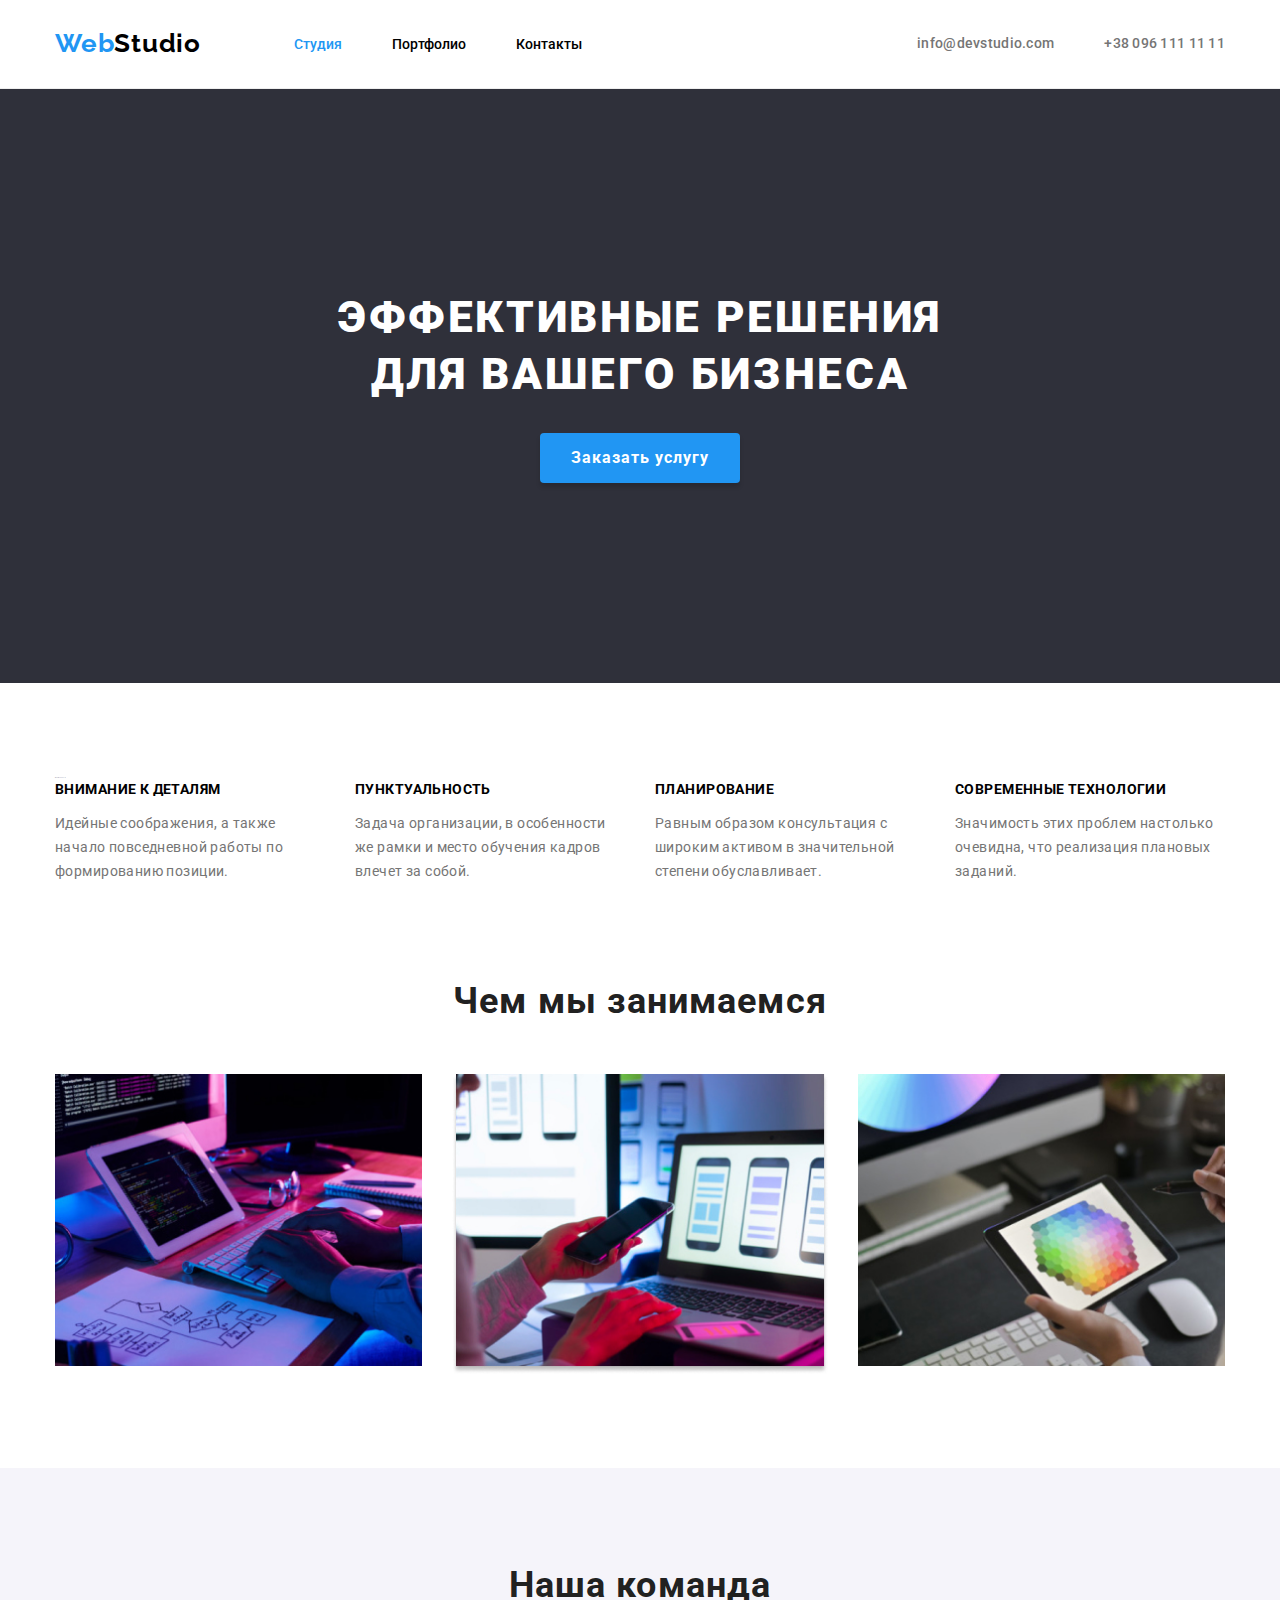
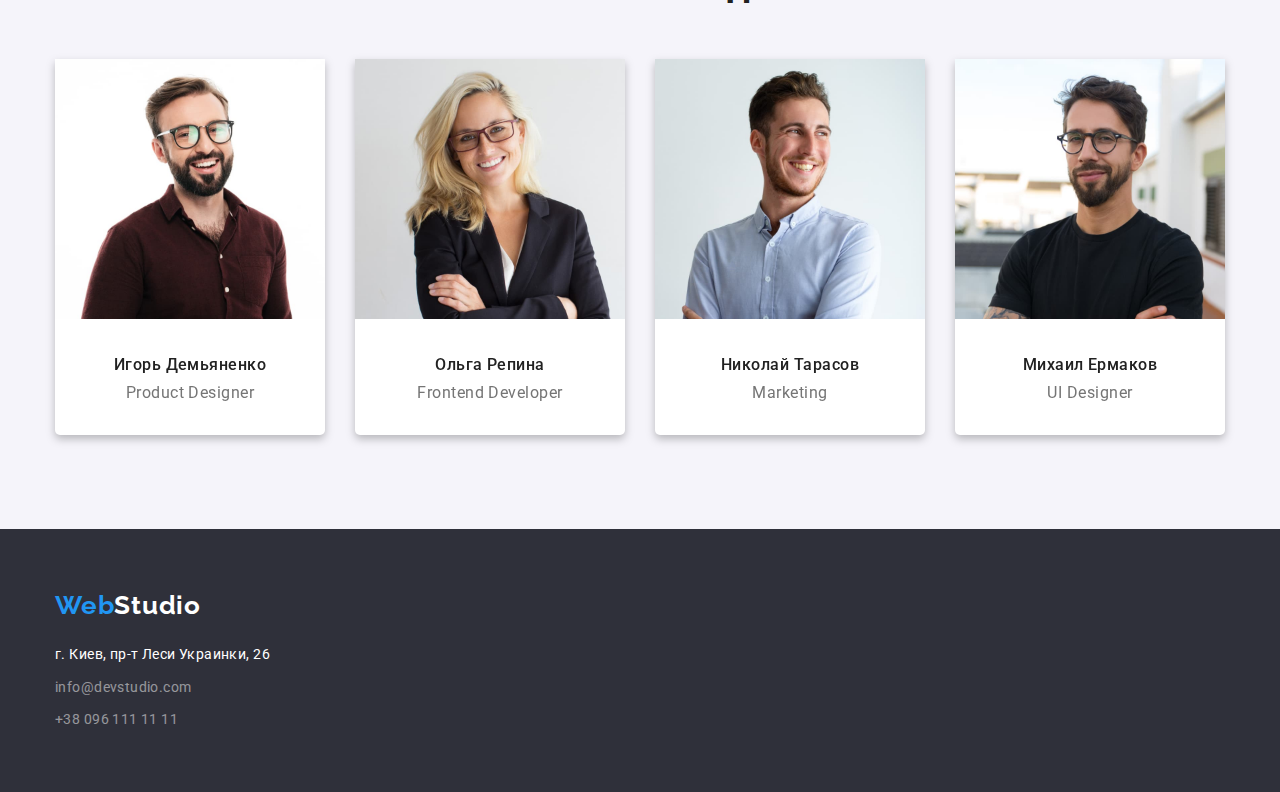
==== index.html @ ba95d4ca "Add files via upload" ====
<!DOCTYPE html>
<html lang="ru">

<head>
    <meta charset="UTF-8">
    <meta http-equiv="X-UA-Compatible" content="IE=edge">
    <meta name="viewport" content="width=device-width, initial-scale=1.0">
    <title>WebStudio</title>
    <link rel="stylesheet"
        href="https://cdnjs.cloudflare.com/ajax/libs/modern-normalize/1.0.0/modern-normalize.min.css" />
    <link rel="preconnect" href="https://fonts.googleapis.com">
    <link rel="preconnect" href="https://fonts.gstatic.com" crossorigin>
    <link
        href="https://fonts.googleapis.com/css2?family=Raleway:wght@700&family=Roboto:wght@400;500;700;900&display=swap"
        rel="stylesheet">
    <link rel="stylesheet" href="./css/style.css">
</head>
<body">
    <header class="start">
        <div class="top conteiner">
            <nav class="top--nav">
                <!-- этот логотип навигационная ссылка -->
                <a href="#" id="link-header" class="logo"><span>Web</span>Studio</a>
                <ul class="top--nav--pages">
                    <li class="nav--pages">
                        <a href="#" class=" hover notactive active-alltime">Студия</a>
                    </li>
                    <li class="nav--pages">
                        <a href="./portfolio.html" class="hover notactive">Портфолио</a>
                    </li>
                    <li class="nav--pages">
                        <a href="#" class="hover notactive">Контакты</a>
                    </li>

                </ul>
            </nav>
            <ul class="top--address">
                <li><a href="mailto:info@devstudio.com" class="hover top--adress--link">info@devstudio.com</a></li>
                <li><a href="tel:+380961111111" class="hover">+38 096 111 11 11</a></li>
            </ul>
        </div>
    </header>
    <main class="main">
        <section class="hero">
            <h1 class="hero--idea">Эффективные решения<br>для вашего бизнеса</h1>
            <button class="hero__button" type="button">Заказать услугу</button>
        </section>
        <section class="section we">
            <div class="conteiner">
                <!-- симантический подзоголовок -->
                <h2 class="none" style="color: var(--fon-color); font-size: 1px;">Особенности</h2>
                <ul class="we--about">
                    <li class="we--puncts">
                        <h3 class="we--title">Внимание к деталям</h3>
                        <p class="we--about--text">Идейные соображения, а также начало повседневной работы по
                            формированию позиции.</p>
                    </li>
                    <li class="we--puncts">
                        <h3 class="we--title">Пунктуальность</h3>
                        <p class="we--about--text">Задача организации, в особенности же рамки и место обучения кадров
                            влечет за собой.</p>
                    </li>
                    <li class="we--puncts">
                        <h3 class="we--title">Планирование</h3>
                        <p class="we--about--text">Равным образом консультация с широким активом в значительной степени
                            обуславливает.</p>
                    </li>
                    <li class="we--puncts">
                        <h3 class="we--title">Современные технологии</h3>
                        <p class="we--about--text">Значимость этих проблем настолько очевидна, что реализация плановых
                            заданий.</p>
                    </li>
                </ul>
            </div>
        </section>
        <section class="photo">
            <div class="conteiner">
                <h2 class="title2">Чем мы занимаемся</h2>
                <ul class="pictures">
                    <li class="pictures--work">
                        <img src="./images/img-1.jpg" width="370" height="294" alt="Пишем програмный код">
                    </li>
                    <li class="pictures--work">
                        <img src="./images/img-2.jpg" width="370" height="294" alt="Разработка для мобильных устройств">
                    </li>
                    <li class="pictures--work">
                        <img src="./images/img-3.jpg" width="370" height="294" alt="Тестирование приложений">
                    </li>
                </ul>
            </div>
        </section>
        <section class="comando section">
            <div class=" conteiner">
                <h2 class="title2">Наша команда</h2>
                <ul class="portrets">
                    <li class="portrets--card">
                        <img src="./images/photo-1.jpg" width="270" height="260" alt="Фотопортрет мужчины">
                        <div class="portret--text">
                            <h3 class="portrets--title">Игорь Демьяненко</h3>
                            <p class="profesional">Product Designer</p>
                        </div>
                    </li>
                    <li class="portrets--card">
                        <img src="./images/photo-2.jpg" width="270" height="260" alt="Фотопортрет женчины">
                        <div class="portret--text">
                            <h3 class="portrets--title">Ольга Репина</h3>
                            <p class="profesional">Frontend Developer</p>
                        </div>
                    </li>
                    <li class="portrets--card">
                        <img src="./images/photo-3.jpg" width="270" height="260" alt="Фотопортрет мужчины">
                        <div class="portret--text">
                            <h3 class="portrets--title">Николай Тарасов</h3>
                            <p class="profesional">Marketing</p>
                        </div>
                    </li>
                    <li class="portrets--card">
                        <img src="./images/photo-4.jpg" width="270" height="260" alt="Фотопортрет мужчины">
                        <div class="portret--text">
                            <h3 class="portrets--title">Михаил Ермаков</h3>
                            <p class="profesional">UI Designer</p>
                        </div>
                    </li>
                </ul>
            </div>
        </section>
    </main>
    <footer class="bottom--info">
        <div class="conteiner">
            <!-- это логотип сайта он ведет на начало главной страницы -->
            <a href="#link-header" class="logo"><span>Web</span>Studio</a>
            <address class="bottom--address">
                <ul>
                    <li class="adress--city address--write">г. Киев, пр-т Леси Украинки, 26</li>
                    <li class="address--write">
                        <a class="bottom--address--link hover" href="mailto:info@devstudio.com">info@devstudio.com</a>
                    </li>
                    <li class="address--write">
                        <a class="bottom--address--link hover" href="tel:+380961111111">+38 096 111 11 11</a>
                    </li>
                </ul>
            </address>
        </div>
    </footer>
    </body>

</html>
---- css/style.css ----
/* все цвета на всех страницах */

:root {
  --main-color: #000000;
  --rgba-color: rgba(255, 255, 255, 0.5);
  --streng-black: #212121;
  --p-color: #757575;
  --team-color: #f5f4fa;
  --ground-color: #2f303a;
  --bg-color: #ffffff;
  --second-color: #2196f3;
  --border-color: #eeeeee;
}

html {
  box-sizing: border-box;
}

*,
*::before,
*::after {
  box-sizing: inherit;
  margin: 0;
  padding: 0;
}

img {
  display: block;
  width: 100%;
  height: auto;
}

a {
  text-decoration: none;
}

li {
  list-style-type: none;
}

.conteiner {
  max-width: 1200px;
  padding-left: 15px;
  padding-right: 15px;
  margin-right: auto;
  margin-left: auto;
}

body {
  font-family: Roboto;
  font-style: normal;
}

.section {
  padding-top: 94px;
  padding-bottom: 94px;
}

/* -------------стили для шапки на всех страницах------------ */
/* центруем шапку по горизонтали */
.top {
  display: flex;
  align-items: center;
  margin-right: auto;
  margin-left: auto;
}

/* логотип +ссылки по страницам */
.top--nav {
  display: flex;
  align-items: center;
}

.logo {
  font-family: Raleway;
  font-weight: bold;
  font-size: 26px;
  line-height: 1.3;
  letter-spacing: 0.03em;
  color: var(--main-color);
  display: block;
  margin-right: 93px;
}

.logo span {
  color: var(--second-color);
}

.top--nav--pages {
  display: flex;
}

.nav--pages {
  margin-right: 50px;
}

.notactive {
  color: var(--main-color);
  display: block;
  padding-top: 32px;
  padding-bottom: 32px;
}

.active-alltime {
  color: var(--second-color);
}
.top--nav--pages .hover {
  font-weight: 500;
}

.hover {
  font-size: 14px;
}

/* ссылки на контакты */
.top--address {
  display: flex;
  margin-left: auto;
}

.top--address li + li {
  margin-left: 50px;
}

.top--address .hover {
  font-size: 14px;
  line-height: 1.7;
  font-weight: 500;
  letter-spacing: 0.02em;
  color: var(--p-color);
  display: block;
  padding-top: 32px;
  padding-bottom: 32px;
}
.hover:hover,
.hover:focus {
  color: var(--second-color);
}
.start {
  border-bottom: 1px solid var(--border-color);
}
/* --------------- стили для подвала на всех страницах ---------- */
.bottom--info {
  background-color: var(--ground-color);
  color: var(--bg-color);
  padding: 60px 0px;
}

.bottom--info .logo {
  color: var(--bg-color);
}

.adress--city {
  font-size: 14px;
  line-height: 1.7;
  letter-spacing: 0.03em;
  font-family: Roboto;
  font-style: normal;
  font-weight: 400;
}

.bottom--address {
  margin-top: 20px;
}

ul .address--write:not(:last-child) {
  margin-bottom: 9px;
}

.bottom--address--link {
  color: var(--rgba-color);
  font-size: 14px;
  line-height: 1.7;
  letter-spacing: 0.03em;
  font-family: Roboto;
  font-style: normal;
  font-weight: 400;
}

.hover:hover,
.hover:focus {
  color: var(--second-color);
}

/* стили только для главной страницы */
.title2 {
  color: var(--streng-black);
  text-align: center;
  font-weight: 700;
  font-size: 36px;
  letter-spacing: 0.03em;
  line-height: 1.3;
  margin-bottom: 50px;
}

/* общие стили главной страницы */
/* основная секция с кнопкой */
.hero {
  background-repeat: no-repeat;
  background-position: 50% 50%;
  background-color: var(--ground-color);
  padding-top: 200px;
  padding-bottom: 200px;
  margin-right: auto;
  margin-left: auto;
}

.hero--idea {
  color: var(--bg-color);
  font-size: 44px;
  font-weight: 900;
  text-align: center;
  line-height: 1.3;
  letter-spacing: 0.06em;
  text-transform: uppercase;
  margin-bottom: 30px;
}

.hero__button {
  width: 200px;
  height: 50px;
  color: var(--bg-color);
  margin-left: auto;
  margin-right: auto;
  display: block;
  font-size: 16px;
  line-height: 1.5;
  font-weight: bold;
  letter-spacing: 0.06em;
  align-items: center;
  border-radius: 4px;
  background-color: var(--second-color);
  box-shadow: 0px 4px 4px rgba(0, 0, 0, 0.15);
  cursor: pointer;
  border: 0px;
}

/* секция преимуществ */
.we--about {
  display: flex;
  flex-wrap: wrap;
  margin-top: -30px;
  margin-left: -30px;
}

.we--puncts {
  flex-basis: calc(100% / 4 - 30px);
  margin-top: 30px;
  margin-left: 30px;
}

.we--title {
  font-family: Roboto;
  font-weight: 700;
  font-size: 14px;
  line-height: 1.7;
  letter-spacing: 0.03em;
  text-transform: uppercase;
  margin-bottom: 10px;
}

.we--about--text {
  font-family: Roboto;
  font-weight: 400;
  font-size: 14px;
  line-height: 1.7;
  letter-spacing: 0.03em;
  color: var(--p-color);
}
/* секция фотографий*/
.photo {
  padding-bottom: 94px;
}
.pictures--work + .pictures--work {
  margin-left: 30px;
}
.pictures {
  display: flex;
}
/* секция портретов */
.comando {
  background-color: var(--team-color);
}
.portrets {
  display: flex;
  flex-wrap: wrap;
  margin-left: -30px;
}

.portrets--card {
  background-color: var(--bg-color);
  text-align: center;
  filter: drop-shadow(0px 4px 4px rgba(0, 0, 0, 0.25));
  border-radius: 5px;
  flex-basis: calc(100% / 4 - 30px);
  margin-left: 30px;
}

.portret--text {
  padding-top: 30px;
  padding-bottom: 30px;
  padding-left: 30px;
  padding-right: 30px;
}

.portrets--title {
  display: block;
  font-weight: 500;
  font-size: 16px;
  line-height: 2;
  letter-spacing: 0.03em;
  color: var(--streng-black);
}

.profesional {
  font-weight: normal;
  font-size: 16px;
  line-height: 1.5;
  letter-spacing: 0.03em;
  color: var(--p-color);
}

/* стили только для портфолио */
/* общие стили только этой страницы */
.portfolio {
  display: flex;
  flex-direction: column;
}

/* стили для кнопок */
.portfolio--menu {
  display: flex;
  justify-content: center;
  margin-bottom: 50px;
}

.filter {
  padding: 6px 20px;
  background-color: var(--team-color);
  border: 0px;
  border-radius: 4px;
  font-family: Roboto;
  font-weight: 500;
  font-size: 16px;
  line-height: 1.5;
  letter-spacing: 0.03em;
  color: var(--streng-black);
  cursor: pointer;
}

.portfolio--filter {
  margin: 0px 4px 0px 4px;
}

.filter-down {
  box-shadow: 0px 3px 1px rgba(0, 0, 0, 0.1), 0px 2px 2px rgba(0, 0, 0, 0.12);
  background-color: var(--second-color);
  color: var(--bg-color);
}

.portfolio--menu button:hover,
.portfolio--menu button:focus {
  background-color: var(--second-color);
  color: var(--bg-color);
}

/* стилизация ссылок */

.portfolio--works {
  display: flex;
  flex-wrap: wrap;
  margin-left: -30px;
  margin-top: -30px;
}

.site {
  flex-basis: calc(100% / 3 - 30px);
  margin-left: 30px;
  margin-top: 30px;
  box-sizing: border-box;
  border: 1px solid var(--border-color);
}

.site--hover {
  display: block;
}

.site--hover:hover,
.site--hover:focus {
  box-shadow: rgba(0, 0, 0, 0.24) 0px 5px 5px;
}

.site--text {
  padding-top: 20px;
  padding-bottom: 20px;
  padding-left: 24px;
  padding-right: 24px;
}

.site--title {
  color: var(--streng-black);
  font-size: 18px;
  line-height: 2;
  letter-spacing: 0.06em;
  font-weight: bold;
  font-family: Roboto;
  font-style: normal;
  margin-bottom: 4px;
}

.site--type {
  color: var(--p-color);
  font-size: 16px;
  line-height: 1.7;
  letter-spacing: 0.03em;
}
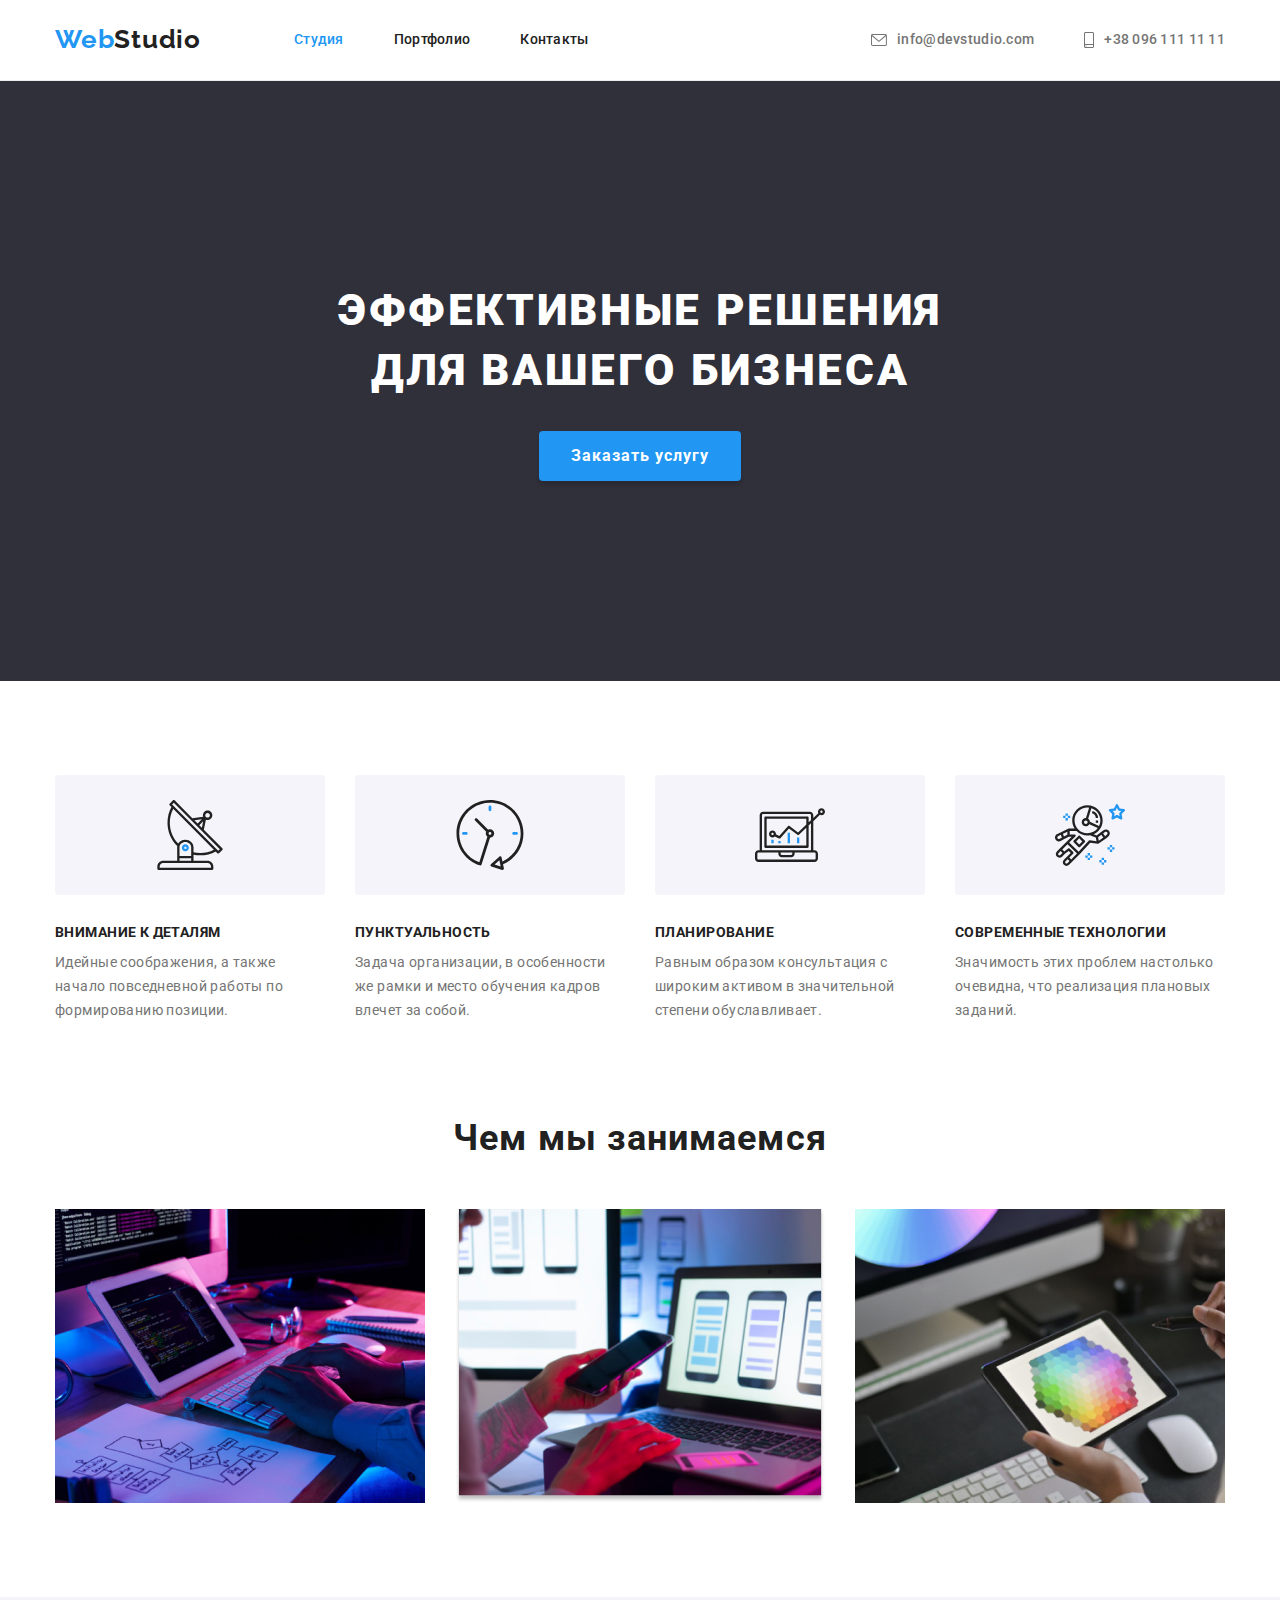
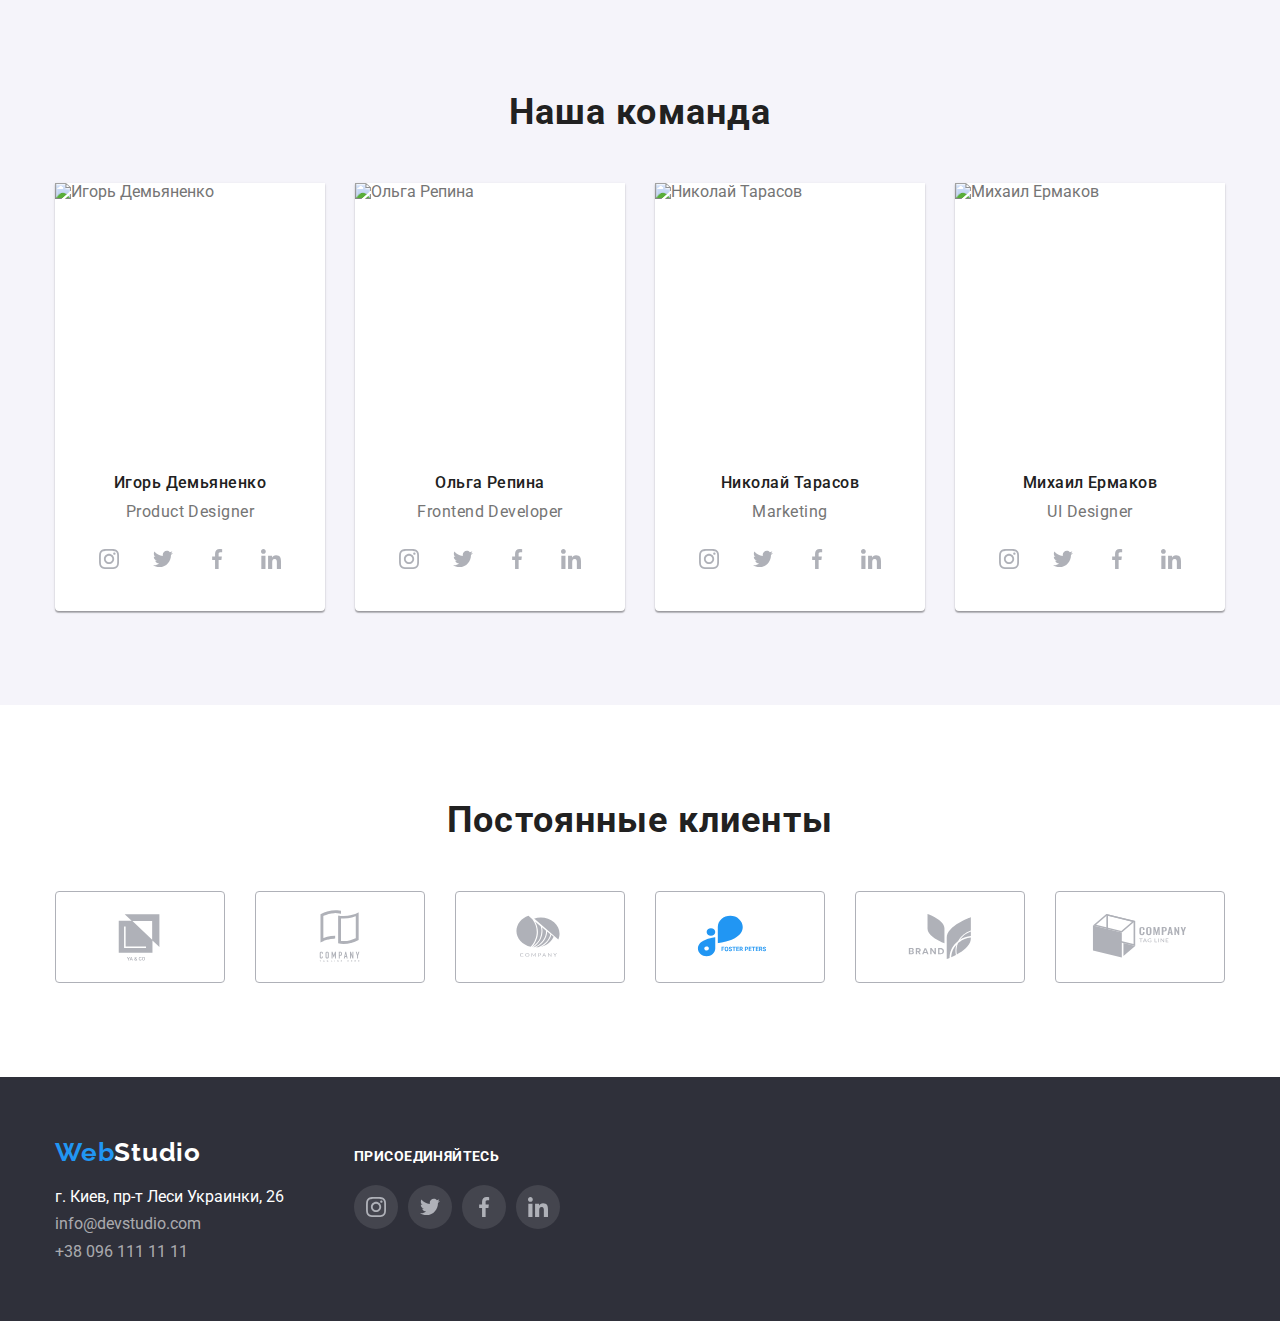
==== commit 8e0f4cb1: "1" ====
--- a/index.html
+++ b/index.html
@@ -5,143 +5,355 @@
     <meta charset="UTF-8">
     <meta http-equiv="X-UA-Compatible" content="IE=edge">
     <meta name="viewport" content="width=device-width, initial-scale=1.0">
-    <title>WebStudio</title>
-    <link rel="stylesheet"
-        href="https://cdnjs.cloudflare.com/ajax/libs/modern-normalize/1.0.0/modern-normalize.min.css" />
+    <title>Document</title>
     <link rel="preconnect" href="https://fonts.googleapis.com">
     <link rel="preconnect" href="https://fonts.gstatic.com" crossorigin>
     <link
         href="https://fonts.googleapis.com/css2?family=Raleway:wght@700&family=Roboto:wght@400;500;700;900&display=swap"
         rel="stylesheet">
+    <link rel="stylesheet"
+        href="https://cdnjs.cloudflare.com/ajax/libs/modern-normalize/1.1.0/modern-normalize.min.css">
     <link rel="stylesheet" href="./css/style.css">
 </head>
-<body">
-    <header class="start">
-        <div class="top conteiner">
-            <nav class="top--nav">
-                <!-- этот логотип навигационная ссылка -->
-                <a href="#" id="link-header" class="logo"><span>Web</span>Studio</a>
-                <ul class="top--nav--pages">
-                    <li class="nav--pages">
-                        <a href="#" class=" hover notactive active-alltime">Студия</a>
-                    </li>
-                    <li class="nav--pages">
-                        <a href="./portfolio.html" class="hover notactive">Портфолио</a>
-                    </li>
-                    <li class="nav--pages">
-                        <a href="#" class="hover notactive">Контакты</a>
-                    </li>
-
+
+<body>
+    <header class="header">
+        <div class="container header-container">
+            <a class="logo" href="https://info@devstudio.com">Web<span class="span-header">Studio</span></a>
+            <nav>
+                <ul class="nav-list">
+                    <li class="list"><a class="nav current" href="./index.html" >Студия</a></li>
+                    <li class="list"><a class="nav" href="./portfolio.html">Портфолио</a></li>
+                    <li class="list"><a class="nav" href="#" >Контакты</a></li>
                 </ul>
             </nav>
-            <ul class="top--address">
-                <li><a href="mailto:info@devstudio.com" class="hover top--adress--link">info@devstudio.com</a></li>
-                <li><a href="tel:+380961111111" class="hover">+38 096 111 11 11</a></li>
+
+            <ul class="auth-nav-list">
+                <li class="list mail-us-list"> <a class="auth-nav" href="https://info@devstudio.com">
+                        <svg class="auth-nav-letter">
+                            <use href="./images/symbol-defs.svg#icon-envelope"></use>
+                        </svg>info@devstudio.com</a> </li>
+                <li class="list mail-us-list"> <a class="auth-nav" href="tel:+380961111111">
+                        <svg class="auth-nav-tel">
+                            <use href="./images/symbol-defs.svg#icon-smartphone">
+                            </use>
+                        </svg>+38 096 111 11 11</a> </li>
             </ul>
         </div>
+
     </header>
-    <main class="main">
-        <section class="hero">
-            <h1 class="hero--idea">Эффективные решения<br>для вашего бизнеса</h1>
-            <button class="hero__button" type="button">Заказать услугу</button>
-        </section>
-        <section class="section we">
-            <div class="conteiner">
-                <!-- симантический подзоголовок -->
-                <h2 class="none" style="color: var(--fon-color); font-size: 1px;">Особенности</h2>
-                <ul class="we--about">
-                    <li class="we--puncts">
-                        <h3 class="we--title">Внимание к деталям</h3>
-                        <p class="we--about--text">Идейные соображения, а также начало повседневной работы по
-                            формированию позиции.</p>
-                    </li>
-                    <li class="we--puncts">
-                        <h3 class="we--title">Пунктуальность</h3>
-                        <p class="we--about--text">Задача организации, в особенности же рамки и место обучения кадров
-                            влечет за собой.</p>
-                    </li>
-                    <li class="we--puncts">
-                        <h3 class="we--title">Планирование</h3>
-                        <p class="we--about--text">Равным образом консультация с широким активом в значительной степени
+    <main>
+        <section class="section-hero">
+            <div class="container container-hero">
+                <h1 class="hero">Эффективные решения для вашего бизнеса</h1>
+                <button class="main-button" type="button">Заказать услугу</button>
+            </div>
+        </section>
+        <section class="benefits">
+            <div class="container">
+                <h2 class="visually-hidden">Преимущества</h2>
+                <ul class="benefits-list">
+                    <li class="list">
+                        <div class="benefits-icon">
+                            <svg class="benefits-icon-antenna">
+                                <use href="./images/symbol-defs.svg#icon-antenna"></use>
+                            </svg>
+                        </div>
+                        <h3 class="specific">Внимание к деталям</h3>
+                        <p class="description">Идейные соображения, а также начало повседневной работы по формированию
+                            позиции.</p>
+                    </li>
+                    <li class="list">
+                        <div class="benefits-icon">
+                            <svg class="benefits-icon-clock">
+                                <use href="./images/symbol-defs.svg#icon-clock-1"></use>
+                            </svg>
+                        </div>
+                        <h3 class="specific">Пунктуальность</h3>
+                        <p class="description">Задача организации, в особенности же рамки и место обучения кадров влечет
+                            за собой.</p>
+                    </li>
+                    <li class="list">
+                        <div class="benefits-icon">
+                            <svg class="benefits-icon-diagram">
+                                <use href="./images/symbol-defs.svg#icon-diagram-1"></use>
+                            </svg>
+                        </div>
+                        <h3 class="specific">Планирование</h3>
+                        <p class="description">Равным образом консультация с широким активом в значительной степени
                             обуславливает.</p>
                     </li>
-                    <li class="we--puncts">
-                        <h3 class="we--title">Современные технологии</h3>
-                        <p class="we--about--text">Значимость этих проблем настолько очевидна, что реализация плановых
+                    <li class="list">
+                        <div class="benefits-icon">
+                            <svg class="benefits-icon-astronaut">
+                                <use href="./images/symbol-defs.svg#icon-astronaut-1"></use>
+                            </svg>
+                        </div>
+                        <h3 class="specific">Современные технологии</h3>
+                        <p class="description">Значимость этих проблем настолько очевидна, что реализация плановых
                             заданий.</p>
                     </li>
                 </ul>
             </div>
-        </section>
-        <section class="photo">
-            <div class="conteiner">
-                <h2 class="title2">Чем мы занимаемся</h2>
-                <ul class="pictures">
-                    <li class="pictures--work">
-                        <img src="./images/img-1.jpg" width="370" height="294" alt="Пишем програмный код">
-                    </li>
-                    <li class="pictures--work">
-                        <img src="./images/img-2.jpg" width="370" height="294" alt="Разработка для мобильных устройств">
-                    </li>
-                    <li class="pictures--work">
-                        <img src="./images/img-3.jpg" width="370" height="294" alt="Тестирование приложений">
-                    </li>
-                </ul>
-            </div>
-        </section>
-        <section class="comando section">
-            <div class=" conteiner">
-                <h2 class="title2">Наша команда</h2>
-                <ul class="portrets">
-                    <li class="portrets--card">
-                        <img src="./images/photo-1.jpg" width="270" height="260" alt="Фотопортрет мужчины">
-                        <div class="portret--text">
-                            <h3 class="portrets--title">Игорь Демьяненко</h3>
-                            <p class="profesional">Product Designer</p>
-                        </div>
-                    </li>
-                    <li class="portrets--card">
-                        <img src="./images/photo-2.jpg" width="270" height="260" alt="Фотопортрет женчины">
-                        <div class="portret--text">
-                            <h3 class="portrets--title">Ольга Репина</h3>
-                            <p class="profesional">Frontend Developer</p>
-                        </div>
-                    </li>
-                    <li class="portrets--card">
-                        <img src="./images/photo-3.jpg" width="270" height="260" alt="Фотопортрет мужчины">
-                        <div class="portret--text">
-                            <h3 class="portrets--title">Николай Тарасов</h3>
-                            <p class="profesional">Marketing</p>
-                        </div>
-                    </li>
-                    <li class="portrets--card">
-                        <img src="./images/photo-4.jpg" width="270" height="260" alt="Фотопортрет мужчины">
-                        <div class="portret--text">
-                            <h3 class="portrets--title">Михаил Ермаков</h3>
-                            <p class="profesional">UI Designer</p>
-                        </div>
-                    </li>
+
+        </section>
+        <section class="our-works">
+            <div class="container">
+                <h2 class="h2-title">Чем мы занимаемся</h2>
+                <ul class="h2-title-list">
+                    <li class="list">
+                        <img class="h2-title-list-foto" src="./images/img-1.jpg" alt="фотография примера работы"
+                            width="370" height="294">
+                    </li>
+                    <li class="list">
+                        <img class="h2-title-list-foto" src="./images/img-2.jpg" alt="фотография примера работы"
+                            width="370" height="294">
+                    </li>
+                    <li class="list">
+                        <img class="h2-title-list-foto" src="./images/img-3.jpg" alt="фотография примера работы"
+                            width="370" height="294">
+                    </li>
+                </ul>
+            </div>
+
+        </section>
+        <section class="team">
+            <div class="container">
+                <h2 class="h2-title">Наша команда</h2>
+                <ul class="team-list">
+                    <li class="list">
+                        <img class="team-foto" src="./images/img-5.jpg" alt="Игорь Демьяненко" width="270" height="260">
+                        <div class="team-container">
+                            <h3 class="name">Игорь Демьяненко</h3>
+                            <p class="position" lang="en">Product Designer</p>
+                            <ul class="social-link-list">
+                                <li class="social-link-list-item list">
+                                    <a href="https://www.instagram.com" class="social-link">
+                                        <svg class="social-link-icon" width="20" height="20">
+                                            <use href="./images/symbol-defs.svg#icon-instagram-2"></use>
+                                        </svg>
+                                    </a>
+                                </li>
+                                <li class="social-link-list-item list">
+                                    <a href="http://twitter.com" class="social-link">
+                                        <svg class="social-link-icon" width="20" height="20">
+                                            <use href="./images/symbol-defs.svg#icon-twitter-1"></use>
+                                        </svg>
+                                    </a>
+                                </li>
+                                <li class="social-link-list-item list">
+                                    <a href="https://www.facebook.com" class="social-link">
+                                        <svg class="social-link-icon" width="20" height="20">
+                                            <use href="./images/symbol-defs.svg#icon-facebook-1"></use>
+                                        </svg>
+                                    </a>
+                                </li>
+                                <li class="social-link-list-item list">
+                                    <a href="https://www.linkedin.com" class="social-link">
+                                        <svg class="social-link-icon" width="20" height="20">
+                                            <use href="./images/symbol-defs.svg#icon-linkedin-1"></use>
+                                        </svg>
+                                    </a>
+                                </li>
+                            </ul>
+                        </div>
+                    </li>
+                    <li class="list">
+                        <img class="team-foto" src="./images/img-6.jpg" alt="Ольга Репина" width="270" height="260">
+                        <div class="team-container">
+                            <h3 class="name">Ольга Репина</h3>
+                            <p class="position" lang="en">Frontend Developer</p>
+                            <ul class="social-link-list">
+                                <li class="social-link-list-item list">
+                                    <a href="https://www.instagram.com" class="social-link">
+                                        <svg class="social-link-icon" width="20" height="20">
+                                            <use href="./images/symbol-defs.svg#icon-instagram-2"></use>
+                                        </svg>
+                                    </a>
+                                </li>
+                                <li class="social-link-list-item list">
+                                    <a href="http://twitter.com" class="social-link">
+                                        <svg class="social-link-icon" width="20" height="20">
+                                            <use href="./images/symbol-defs.svg#icon-twitter-1"></use>
+                                        </svg>
+                                    </a>
+                                </li>
+                                <li class="social-link-list-item list">
+                                    <a href="https://www.facebook.com" class="social-link">
+                                        <svg class="social-link-icon" width="20" height="20">
+                                            <use href="./images/symbol-defs.svg#icon-facebook-1"></use>
+                                        </svg>
+                                    </a>
+                                </li>
+                                <li class="social-link-list-item list">
+                                    <a href="https://www.linkedin.com" class="social-link">
+                                        <svg class="social-link-icon" width="20" height="20">
+                                            <use href="./images/symbol-defs.svg#icon-linkedin-1"></use>
+                                        </svg>
+                                    </a>
+                                </li>
+                            </ul>
+                        </div>
+                    </li>
+                    <li class="list">
+                        <img class="team-foto" src="./images/img-7.jpg" alt="Николай Тарасов" width="270" height="260">
+                        <div class="team-container">
+                            <h3 class="name">Николай Тарасов</h3>
+                            <p class="position" lang="en">Marketing</p>
+                            <ul class="social-link-list">
+                                <li class="social-link-list-item list">
+                                    <a href="https://www.instagram.com" class="social-link">
+                                        <svg class="social-link-icon" width="20" height="20">
+                                            <use href="./images/symbol-defs.svg#icon-instagram-2"></use>
+                                        </svg>
+                                    </a>
+                                </li>
+                                <li class="social-link-list-item list">
+                                    <a href="http://twitter.com" class="social-link">
+                                        <svg class="social-link-icon" width="20" height="20">
+                                            <use href="./images/symbol-defs.svg#icon-twitter-1"></use>
+                                        </svg>
+                                    </a>
+                                </li>
+                                <li class="social-link-list-item list">
+                                    <a href="https://www.facebook.com" class="social-link">
+                                        <svg class="social-link-icon" width="20" height="20">
+                                            <use href="./images/symbol-defs.svg#icon-facebook-1"></use>
+                                        </svg>
+                                    </a>
+                                </li>
+                                <li class="social-link-list-item list">
+                                    <a href="https://www.linkedin.com" class="social-link">
+                                        <svg class="social-link-icon" width="20" height="20">
+                                            <use href="./images/symbol-defs.svg#icon-linkedin-1"></use>
+                                        </svg>
+                                    </a>
+                                </li>
+                            </ul>
+                        </div>
+                    </li>
+                    <li class="list">
+                        <img class="team-foto" src="./images/img-8.jpg" alt="Михаил Ермаков" width="270" height="260">
+                        <div class="team-container">
+                            <h3 class="name">Михаил Ермаков</h3>
+                            <p class="position" lang="en">UI Designer</p>
+                            <ul class="social-link-list">
+                                <li class="social-link-list-item list">
+                                    <a href="https://www.instagram.com" class="social-link">
+                                        <svg class="social-link-icon" width="20" height="20">
+                                            <use href="./images/symbol-defs.svg#icon-instagram-2"></use>
+                                        </svg>
+                                    </a>
+                                </li>
+                                <li class="social-link-list-item list">
+                                    <a href="http://twitter.com" class="social-link">
+                                        <svg class="social-link-icon" width="20" height="20">
+                                            <use href="./images/symbol-defs.svg#icon-twitter-1"></use>
+                                        </svg>
+                                    </a>
+                                </li>
+                                <li class="social-link-list-item list">
+                                    <a href="https://www.facebook.com" class="social-link">
+                                        <svg class="social-link-icon" width="20" height="20">
+                                            <use href="./images/symbol-defs.svg#icon-facebook-1"></use>
+                                        </svg>
+                                    </a>
+                                </li>
+                                <li class="social-link-list-item list">
+                                    <a href="https://www.linkedin.com" class="social-link">
+                                        <svg class="social-link-icon" width="20" height="20">
+                                            <use href="./images/symbol-defs.svg#icon-linkedin-1"></use>
+                                        </svg>
+                                    </a>
+                                </li>
+                            </ul>
+                        </div>
+                    </li>
+                </ul>
+            </div>
+        </section>
+        <section class="clients">
+            <div class="container clients-container">
+                <h2 class="h2-title">Постоянные клиенты</h2>
+                <ul class="clients-list">
+                    <li class="clients-list-item list"><a href="#" class="client-link" target="_self"><svg
+                                class="client-list-icon" width="106" height="60">
+                                <use href="./images/symbol-defs.svg#icon-ya--co"></use>
+                            </svg></a></li>
+                    <li class="clients-list-item list"><a href="#" class="client-link" target="_self"><svg
+                                class="client-list-icon" width="106" height="60">
+                                <use href="./images/symbol-defs.svg#icon-company"></use>
+                            </svg></a></li>
+                    <li class="clients-list-item list"><a href="#" class="client-link" target="_self"><svg
+                                class="client-list-icon" width="106" height="60">
+                                <use href="./images/symbol-defs.svg#icon-company-2"></use>
+                            </svg></a></li>
+                    <li class="clients-list-item list"><a href="#" class="client-link" target="_self"><svg
+                                class="client-list-icon" width="106" height="60">
+                                <use href="./images/symbol-defs.svg#icon-logo"></use>
+                            </svg></a></li>
+                    <li class="clients-list-item list"><a href="#" class="client-link" target="_self"><svg
+                                class="client-list-icon" width="106" height="60">
+                                <use href="./images/symbol-defs.svg#icon-brand"></use>
+                            </svg></a></li>
+                    <li class="clients-list-item list"><a href="#" class="client-link" target="_self"><svg
+                                class="client-list-icon" width="106" height="60">
+                                <use href="./images/symbol-defs.svg#icon-tag-line"></use>
+                            </svg></a></li>
                 </ul>
             </div>
         </section>
     </main>
-    <footer class="bottom--info">
-        <div class="conteiner">
-            <!-- это логотип сайта он ведет на начало главной страницы -->
-            <a href="#link-header" class="logo"><span>Web</span>Studio</a>
-            <address class="bottom--address">
-                <ul>
-                    <li class="adress--city address--write">г. Киев, пр-т Леси Украинки, 26</li>
-                    <li class="address--write">
-                        <a class="bottom--address--link hover" href="mailto:info@devstudio.com">info@devstudio.com</a>
-                    </li>
-                    <li class="address--write">
-                        <a class="bottom--address--link hover" href="tel:+380961111111">+38 096 111 11 11</a>
-                    </li>
-                </ul>
-            </address>
+    <footer class="footer">
+        <div class="container footer-container">
+            <div class="footer-contacts">
+                <a class="logo" href="https://info@devstudio.com">Web<span class="span-footer">Studio</span></a>
+                <address class="address">
+                    <p class="footer-text">г. Киев, пр-т Леси Украинки, 26</p>
+                    <ul>
+                        <li class="list footer-address-list"> <a class="auth"
+                                href="https://info@devstudio.com">info@devstudio.com</a> </li>
+                        <li class="list"> <a class="auth" href="tel:+380961111111">+38 096 111 11 11</a> </li>
+                    </ul>
+                </address>
+            </div>
+            <div class="footer-connect-us">
+                <p class="connect-us-text">Присоединяйтесь</p>
+
+                <ul class="connect-us-list">
+                    <li class="connect-us-list-item list">
+                        <a href="https://www.instagram.com" class="connect-us-social-link">
+                            <svg class="connect-us-social-link-icon" width="20" height="20">
+                                <use href="./images/symbol-defs.svg#icon-instagram-2"></use>
+                            </svg>
+                        </a>
+                    </li>
+                    <li class="connect-us-list-item list">
+                        <a href="http://twitter.com" class="connect-us-social-link">
+                            <svg class="connect-us-social-link-icon" width="20" height="20">
+                                <use href="./images/symbol-defs.svg#icon-twitter-1"></use>
+                            </svg>
+                        </a>
+                    </li>
+                    <li class="connect-us-list-item list">
+                        <a href="https://www.facebook.com" class="connect-us-social-link">
+                            <svg class="connect-us-social-link-icon" width="20" height="20">
+                                <use href="./images/symbol-defs.svg#icon-facebook-1"></use>
+                            </svg>
+                        </a>
+                    </li>
+                    <li class="connect-us-list-item list">
+                        <a href="https://www.linkedin.com" class="connect-us-social-link">
+                            <svg class="connect-us-social-link-icon" width="20" height="20">
+                                <use href="./images/symbol-defs.svg#icon-linkedin-1"></use>
+                            </svg>
+                        </a>
+                    </li>
+                </ul>
+
+            </div>
         </div>
     </footer>
-    </body>
+</body>
 
 </html>--- a/css/style.css
+++ b/css/style.css
@@ -1,416 +1,602 @@
-/* все цвета на всех страницах */
-
 :root {
-  --main-color: #000000;
-  --rgba-color: rgba(255, 255, 255, 0.5);
-  --streng-black: #212121;
-  --p-color: #757575;
-  --team-color: #f5f4fa;
-  --ground-color: #2f303a;
-  --bg-color: #ffffff;
-  --second-color: #2196f3;
-  --border-color: #eeeeee;
-}
-
-html {
-  box-sizing: border-box;
-}
-
-*,
-*::before,
-*::after {
-  box-sizing: inherit;
+  --text-color: #757575;
+  --title-color: #212121;
+  --accent-color: #2196f3;
+  --white-color: #ffffff;
+  --background-color: #2f303a;
+  --fone-color: #f5f4fa;
+  --page-color: #ffffff;
+  --auth-color: rgba(255, 255, 255, 0.6);
+  --header-border: #ececec;
+  --border-portfolio-card: #eeeeee;
+  --social-link-color: #afb1b8;
+}
+
+body {
+  font-family: "Roboto", sans-serif;
+  font-style: normal;
+  font-size: 16px;
+  color: var(--text-color);
+  background-color: var(--page-color);
+}
+
+ul,
+h1,
+h2,
+h3,
+p {
   margin: 0;
   padding: 0;
 }
 
 img {
   display: block;
-  width: 100%;
-  height: auto;
-}
-
-a {
+}
+
+.list {
+  list-style: none;
+}
+
+.container {
+  width: 1200px;
+  padding: 0px 15px;
+  margin: 0 auto;
+}
+
+.visually-hidden {
+  position: absolute;
+  white-space: nowrap;
+  width: 1px;
+  height: 1px;
+  overflow: hidden;
+  border: 0;
+  padding: 0;
+  clip: rect(0 0 0 0);
+  clip-path: inset(50%);
+  margin: -1px;
+}
+
+.nav-list,
+.filter,
+.auth-nav-list,
+.header-container,
+.benefits-list,
+.all-works,
+.h2-title-list,
+.team-list {
+  display: flex;
+}
+
+.benefits-list,
+.all-works {
+  flex-wrap: wrap;
+  /* margin-bottom: -30px;
+  margin-left: -30px; */
+}
+
+.benefits-list .list {
+  width: 270px;
+}
+.all-works .list:not(:nth-child(3n)) {
+  margin-right: 30px;
+}
+.all-works .list:not(:nth-last-child(-n + 3)) {
+  margin-bottom: 30px;
+}
+
+.all-works .list {
+  width: 370px;
+  border-bottom: 1px solid var(--border-portfolio-card);
+}
+
+.h2-title-list .list {
+  width: calc(100%-60) / 3;
+}
+
+.header-container {
+  display: flex;
+  align-items: center;
+}
+
+.nav-list .list:not(:last-child),
+.auth-nav-list .list:not(:last-child) {
+  margin-right: 50px;
+}
+.auth-nav-list {
+  margin-left: auto;
+}
+
+.nav,
+.auth-nav,
+.auth {
   text-decoration: none;
-}
-
-li {
-  list-style-type: none;
-}
-
-.conteiner {
-  max-width: 1200px;
-  padding-left: 15px;
-  padding-right: 15px;
-  margin-right: auto;
-  margin-left: auto;
-}
-
-body {
-  font-family: Roboto;
-  font-style: normal;
-}
-
-.section {
-  padding-top: 94px;
-  padding-bottom: 94px;
-}
-
-/* -------------стили для шапки на всех страницах------------ */
-/* центруем шапку по горизонтали */
-.top {
-  display: flex;
-  align-items: center;
-  margin-right: auto;
-  margin-left: auto;
-}
-
-/* логотип +ссылки по страницам */
-.top--nav {
-  display: flex;
-  align-items: center;
-}
-
-.logo {
-  font-family: Raleway;
-  font-weight: bold;
-  font-size: 26px;
-  line-height: 1.3;
-  letter-spacing: 0.03em;
-  color: var(--main-color);
   display: block;
-  margin-right: 93px;
-}
-
-.logo span {
-  color: var(--second-color);
-}
-
-.top--nav--pages {
-  display: flex;
-}
-
-.nav--pages {
-  margin-right: 50px;
-}
-
-.notactive {
-  color: var(--main-color);
-  display: block;
+}
+.nav,
+.auth-nav {
   padding-top: 32px;
   padding-bottom: 32px;
 }
 
-.active-alltime {
-  color: var(--second-color);
-}
-.top--nav--pages .hover {
-  font-weight: 500;
-}
-
-.hover {
+.auth-nav-letter {
+  width: 16px;
+  height: 12px;
+  margin-right: 10px;
+  fill: var(--text-color);
+}
+.auth-nav-tel {
+  width: 10px;
+  height: 16px;
+  margin-right: 10px;
+  fill: var(--text-color);
+}
+.auth-nav {
+  display: flex;
+  align-items: center;
+}
+
+.nav.current {
+  color: var(--accent-color);
+}
+
+.nav:hover,
+.nav:focus,
+.auth-nav:hover,
+.auth-nav:focus,
+.auth:focus,
+.auth:hover {
+  color: var(--accent-color);
+}
+
+.auth-nav:hover .auth-nav-letter,
+.auth-nav:focus .auth-nav-letter,
+.auth-nav:hover .auth-nav-tel,
+.auth-nav:focus .auth-nav-tel {
+  fill: var(--accent-color);
+}
+
+.logo {
+  color: var(--accent-color);
+  font-family: Raleway;
+  font-style: normal;
+  font-weight: 700;
+  font-size: 26px;
+  line-height: 1.19;
+  letter-spacing: 0.03em;
+  text-decoration: none;
+}
+.header .logo {
+  margin-right: 93px;
+  padding-top: 24px;
+  padding-bottom: 25px;
+}
+.span-header {
+  color: var(--title-color);
+}
+
+.header {
+  background-color: var(--white-color);
   font-size: 14px;
-}
-
-/* ссылки на контакты */
-.top--address {
-  display: flex;
-  margin-left: auto;
-}
-
-.top--address li + li {
-  margin-left: 50px;
-}
-
-.top--address .hover {
-  font-size: 14px;
-  line-height: 1.7;
+  line-height: 1.14;
   font-weight: 500;
   letter-spacing: 0.02em;
-  color: var(--p-color);
-  display: block;
-  padding-top: 32px;
-  padding-bottom: 32px;
-}
-.hover:hover,
-.hover:focus {
-  color: var(--second-color);
-}
-.start {
-  border-bottom: 1px solid var(--border-color);
-}
-/* --------------- стили для подвала на всех страницах ---------- */
-.bottom--info {
-  background-color: var(--ground-color);
-  color: var(--bg-color);
-  padding: 60px 0px;
-}
-
-.bottom--info .logo {
-  color: var(--bg-color);
-}
-
-.adress--city {
-  font-size: 14px;
-  line-height: 1.7;
-  letter-spacing: 0.03em;
-  font-family: Roboto;
-  font-style: normal;
-  font-weight: 400;
-}
-
-.bottom--address {
-  margin-top: 20px;
-}
-
-ul .address--write:not(:last-child) {
-  margin-bottom: 9px;
-}
-
-.bottom--address--link {
-  color: var(--rgba-color);
-  font-size: 14px;
-  line-height: 1.7;
-  letter-spacing: 0.03em;
-  font-family: Roboto;
-  font-style: normal;
-  font-weight: 400;
-}
-
-.hover:hover,
-.hover:focus {
-  color: var(--second-color);
-}
-
-/* стили только для главной страницы */
-.title2 {
-  color: var(--streng-black);
+  border-bottom: 1px solid var(--header-border);
+}
+.nav {
+  color: var(--title-color);
+}
+
+.auth-nav {
+  color: var(--text-color);
+}
+
+.auth {
+  color: var(--auth-color);
+}
+
+.name {
+  color: var(--title-color);
+  font-weight: 500;
+  font-size: 16px;
+  line-height: 1.19;
   text-align: center;
+  letter-spacing: 0.03em;
+  margin-bottom: 10px;
+}
+
+.position {
+  line-height: 1.19;
+  letter-spacing: 0.03em;
+  text-align: center;
+  margin-bottom: 16px;
+}
+
+.h2-title {
+  color: var(--title-color);
   font-weight: 700;
   font-size: 36px;
-  letter-spacing: 0.03em;
-  line-height: 1.3;
+  line-height: 1.17;
+  text-align: center;
+  letter-spacing: 0.03em;
   margin-bottom: 50px;
 }
 
-/* общие стили главной страницы */
-/* основная секция с кнопкой */
+.description {
+  font-size: 14px;
+  line-height: 1.71;
+  letter-spacing: 0.03em;
+}
+
+.specific {
+  color: var(--title-color);
+  font-weight: 700;
+  font-size: 14px;
+  line-height: 1.14;
+  letter-spacing: 0.03em;
+  text-transform: uppercase;
+  margin-bottom: 10px;
+}
+.benefits-icon {
+  display: flex;
+  width: 270px;
+  height: 120px;
+  background-color: var(--fone-color);
+  margin-bottom: 30px;
+  padding-top: 25px;
+  padding-bottom: 25px;
+  padding-left: auto;
+  padding-right: auto;
+  justify-content: center;
+  border-radius: 4px;
+}
+
 .hero {
-  background-repeat: no-repeat;
-  background-position: 50% 50%;
-  background-color: var(--ground-color);
+  color: var(--white-color);
+  margin-bottom: 30px;
+  font-weight: 900;
+  font-size: 44px;
+  line-height: 1.36;
+  text-align: center;
+  letter-spacing: 0.06em;
+  text-transform: uppercase;
+  width: 696px;
+  margin-left: auto;
+  margin-right: auto;
+}
+
+.container-hero {
+  justify-content: center;
+  align-items: center;
+}
+
+.section-hero {
+  margin: 0 auto;
+  background-color: var(--background-color);
+  max-width: 1600px;
+  height: 600px;
   padding-top: 200px;
   padding-bottom: 200px;
-  margin-right: auto;
-  margin-left: auto;
-}
-
-.hero--idea {
-  color: var(--bg-color);
-  font-size: 44px;
-  font-weight: 900;
+  background-image: linear-gradient(
+      rgba(47, 48, 58, 0.4),
+      rgba(47, 48, 58, 0.4)
+    ),
+    url(../images/hero-bg.jpg);
+  background-repeat: no-repeat;
+  background-size: cover;
+  background-position: center;
+}
+
+.team {
+  background-color: var(--fone-color);
+}
+
+.main-button,
+.button {
+  font-family: inherit;
+  cursor: pointer;
+  border-radius: 4px;
+  border: none;
+}
+
+.main-button {
+  display: block;
+  font-weight: 700;
+  line-height: 1.87;
   text-align: center;
-  line-height: 1.3;
   letter-spacing: 0.06em;
-  text-transform: uppercase;
-  margin-bottom: 30px;
-}
-
-.hero__button {
-  width: 200px;
-  height: 50px;
-  color: var(--bg-color);
-  margin-left: auto;
-  margin-right: auto;
-  display: block;
-  font-size: 16px;
-  line-height: 1.5;
-  font-weight: bold;
-  letter-spacing: 0.06em;
-  align-items: center;
-  border-radius: 4px;
-  background-color: var(--second-color);
+  background-color: var(--accent-color);
+  color: var(--white-color);
   box-shadow: 0px 4px 4px rgba(0, 0, 0, 0.15);
-  cursor: pointer;
-  border: 0px;
-}
-
-/* секция преимуществ */
-.we--about {
-  display: flex;
-  flex-wrap: wrap;
-  margin-top: -30px;
-  margin-left: -30px;
-}
-
-.we--puncts {
-  flex-basis: calc(100% / 4 - 30px);
-  margin-top: 30px;
-  margin-left: 30px;
-}
-
-.we--title {
-  font-family: Roboto;
+  min-width: 200px;
+  padding: 10px 32px;
+  justify-content: center;
+  margin: 0 auto;
+}
+
+.button {
+  font-weight: 500;
+  line-height: 1.62;
+  text-align: center;
+  letter-spacing: 0.03em;
+  color: var(--title-color);
+  padding: 6px 22px;
+}
+
+/* .filter-button {
+  box-shadow: 0px 3px 1px rgba(0, 0, 0, 0.1), 0px 1px 2px rgba(0, 0, 0, 0.08),
+    0px 2px 2px rgba(0, 0, 0, 0.12);
+} */
+
+/* box-shadow:1px 4px 6px rgba(0, 0, 0, 0.16), 0px 4px 4px rgba(0, 0, 0, 0.06), 0px 1px 1px rgba(0, 0, 0, 0.12) */
+
+.button:focus,
+.button:hover,
+.current-button,
+.main-button:focus,
+.main-button:hover,
+.social-link:hover,
+.social-link:focus {
+  background-color: var(--accent-color);
+  color: var(--white-color);
+}
+.button:focus,
+.button:hover {
+  box-shadow: 0px 3px 1px rgb(0 0 0 / 10%), 0px 1px 2px rgb(0 0 0 / 8%),
+    0px 2px 2px rgb(0 0 0 / 12%);
+}
+.title {
+  color: var(--title-color);
   font-weight: 700;
-  font-size: 14px;
-  line-height: 1.7;
-  letter-spacing: 0.03em;
-  text-transform: uppercase;
-  margin-bottom: 10px;
-}
-
-.we--about--text {
-  font-family: Roboto;
-  font-weight: 400;
-  font-size: 14px;
-  line-height: 1.7;
-  letter-spacing: 0.03em;
-  color: var(--p-color);
-}
-/* секция фотографий*/
-.photo {
-  padding-bottom: 94px;
-}
-.pictures--work + .pictures--work {
-  margin-left: 30px;
-}
-.pictures {
-  display: flex;
-}
-/* секция портретов */
-.comando {
-  background-color: var(--team-color);
-}
-.portrets {
-  display: flex;
-  flex-wrap: wrap;
-  margin-left: -30px;
-}
-
-.portrets--card {
-  background-color: var(--bg-color);
-  text-align: center;
-  filter: drop-shadow(0px 4px 4px rgba(0, 0, 0, 0.25));
-  border-radius: 5px;
-  flex-basis: calc(100% / 4 - 30px);
-  margin-left: 30px;
-}
-
-.portret--text {
-  padding-top: 30px;
-  padding-bottom: 30px;
-  padding-left: 30px;
-  padding-right: 30px;
-}
-
-.portrets--title {
-  display: block;
-  font-weight: 500;
-  font-size: 16px;
-  line-height: 2;
-  letter-spacing: 0.03em;
-  color: var(--streng-black);
-}
-
-.profesional {
-  font-weight: normal;
-  font-size: 16px;
-  line-height: 1.5;
-  letter-spacing: 0.03em;
-  color: var(--p-color);
-}
-
-/* стили только для портфолио */
-/* общие стили только этой страницы */
-.portfolio {
-  display: flex;
-  flex-direction: column;
-}
-
-/* стили для кнопок */
-.portfolio--menu {
-  display: flex;
-  justify-content: center;
-  margin-bottom: 50px;
-}
-
-.filter {
-  padding: 6px 20px;
-  background-color: var(--team-color);
-  border: 0px;
-  border-radius: 4px;
-  font-family: Roboto;
-  font-weight: 500;
-  font-size: 16px;
-  line-height: 1.5;
-  letter-spacing: 0.03em;
-  color: var(--streng-black);
-  cursor: pointer;
-}
-
-.portfolio--filter {
-  margin: 0px 4px 0px 4px;
-}
-
-.filter-down {
-  box-shadow: 0px 3px 1px rgba(0, 0, 0, 0.1), 0px 2px 2px rgba(0, 0, 0, 0.12);
-  background-color: var(--second-color);
-  color: var(--bg-color);
-}
-
-.portfolio--menu button:hover,
-.portfolio--menu button:focus {
-  background-color: var(--second-color);
-  color: var(--bg-color);
-}
-
-/* стилизация ссылок */
-
-.portfolio--works {
-  display: flex;
-  flex-wrap: wrap;
-  margin-left: -30px;
-  margin-top: -30px;
-}
-
-.site {
-  flex-basis: calc(100% / 3 - 30px);
-  margin-left: 30px;
-  margin-top: 30px;
-  box-sizing: border-box;
-  border: 1px solid var(--border-color);
-}
-
-.site--hover {
-  display: block;
-}
-
-.site--hover:hover,
-.site--hover:focus {
-  box-shadow: rgba(0, 0, 0, 0.24) 0px 5px 5px;
-}
-
-.site--text {
-  padding-top: 20px;
-  padding-bottom: 20px;
-  padding-left: 24px;
-  padding-right: 24px;
-}
-
-.site--title {
-  color: var(--streng-black);
   font-size: 18px;
   line-height: 2;
   letter-spacing: 0.06em;
-  font-weight: bold;
-  font-family: Roboto;
-  font-style: normal;
+}
+
+.title-description {
+  color: var(--text-color);
+  line-height: 1.87;
+  letter-spacing: 0.03em;
+}
+
+.benefits,
+.clients,
+.team {
+  padding: 94px 0px;
+}
+
+.our-works {
+  padding-bottom: 94px;
+}
+
+.team-list > .list {
+  background-color: var(--white-color);
+  box-shadow: 0px 1px 3px rgba(0, 0, 0, 0.12), 0px 1px 1px rgba(0, 0, 0, 0.14),
+    0px 2px 1px rgba(0, 0, 0, 0.2);
+  border-radius: 0px 0px 4px 4px;
+}
+.team-container {
+  padding: 30px 32px;
+}
+
+.social-link-list {
+  display: flex;
+  justify-content: center;
+}
+
+.social-link {
+  width: 100%;
+  height: 100%;
+  display: flex;
+  background-color: var(--white-color);
+  border-radius: 50%;
+  align-items: center;
+  justify-content: center;
+  cursor: pointer;
+}
+.client-link:focus,
+.client-list-icon,
+/* .client-link:hover, */
+.client-list-icon {
+  fill: var(--social-link-color);
+}
+
+.client-link:focus .client-list-icon,
+.client-link:hover .client-list-icon {
+  fill: var(--accent-color);
+}
+
+.social-link-icon,
+.client-list-icon {
+  fill: var(--social-link-color);
+}
+
+.social-link:hover .social-link-icon,
+.social-link:focus .social-link-icon,
+.connect-us-social-link:hover .connect-us-social-link-icon,
+.connect-us-social-link:focus .connect-us-social-link-icon {
+  background-color: var(--accent-color);
+  fill: var(--white-color);
+}
+.social-link-list-item {
+  width: 44px;
+  height: 44px;
+}
+.social-link-list-item:not(:last-child) {
+  margin-right: 10px;
+}
+.h2-title-list-foto {
+  display: block;
+}
+
+.benefits-list .list:not(:last-child),
+.h2-title-list .list:not(:last-child),
+.team-list > .list:not(:last-child) {
+  margin-right: 30px;
+}
+
+.filter .list:not(:last-child) {
+  margin-right: 8px;
+}
+
+.portfolio {
+  padding-top: 94px;
+  padding-bottom: 94px;
+}
+
+.filter {
+  margin-bottom: 50px;
+  justify-content: center;
+}
+
+.all-works .title {
   margin-bottom: 4px;
 }
 
-.site--type {
-  color: var(--p-color);
-  font-size: 16px;
-  line-height: 1.7;
-  letter-spacing: 0.03em;
-}
+.all-works .list {
+  background: var(--page-color);
+}
+.all-works-container {
+  padding: 20px 24px;
+  border: 1px solid var(--border-portfolio-card);
+  border-top: 0;
+}
+
+.card:hover {
+  box-shadow: 1px 4px 6px rgba(0, 0, 0, 0.16), 0px 4px 4px rgba(0, 0, 0, 0.06),
+    0px 1px 1px rgba(0, 0, 0, 0.12);
+}
+
+.card-link:focus .all-works-container {
+  box-shadow: 1px 4px 6px rgba(0, 0, 0, 0.16), 0px 4px 4px rgba(0, 0, 0, 0.06),
+    0px 1px 1px rgba(0, 0, 0, 0.12);
+}
+
+.card-link {
+  text-decoration: none;
+}
+.clients-list {
+  display: flex;
+}
+.clients-list-item {
+  padding: 0;
+  border: 1px solid var(--social-link-color);
+  border-radius: 4px;
+  align-items: center;
+  justify-content: center;
+  display: flex;
+  width: 170px;
+  height: 92px;
+}
+.clients-list-item:not(:last-child) {
+  margin-right: 30px;
+}
+
+.client-link {
+  justify-content: center;
+  box-sizing: border-box;
+  width: 100%;
+  height: 100%;
+  display: flex;
+  align-items: center;
+}
+
+.clients-list-item:hover,
+.clients-list-item:focus {
+  border: 1px solid var(--accent-color);
+}
+
+.clients-list-item:hover .client-list-icon,
+.clients-list-item:focus .client-list-icon {
+  fill: var(--accent-color);
+}
+.clients-list-item:focus .client-list-icon {
+  fill: var(--accent-color);
+}
+.clients-list-item:focus .clients-list-item {
+  border: 1px solid var(--accent-color);
+}
+
+.span-footer {
+  color: var(--white-color);
+}
+
+.footer-text {
+  color: var(--white-color);
+  margin-bottom: 9px;
+}
+
+.footer {
+  background-color: var(--background-color);
+  padding-top: 60px;
+  padding-bottom: 60px;
+}
+.footer-address-list {
+  margin-bottom: 9px;
+}
+.address {
+  text-decoration: none;
+  font-style: inherit;
+}
+.footer .logo {
+  margin-bottom: 20px;
+}
+
+.footer-container {
+  display: flex;
+  justify-content: flex-start;
+  align-items: baseline;
+}
+.footer .logo {
+  display: block;
+  margin-bottom: 20px;
+}
+.footer-connect-us {
+  display: flex;
+  flex-direction: column;
+}
+.connect-us-text {
+  font-weight: 700;
+  font-size: 14px;
+  line-height: 1.14;
+  color: var(--white-color);
+  letter-spacing: 0.03em;
+  vertical-align: top;
+  text-transform: uppercase;
+  margin-bottom: 20px;
+}
+.connect-us-list {
+  display: flex;
+}
+.connect-us-list-item {
+  width: 44px;
+  height: 44px;
+  background-color: rgba(255, 255, 255, 0.1);
+
+  border-radius: 50%;
+  display: flex;
+  align-items: center;
+  justify-content: center;
+  margin-right: 10px;
+}
+.connect-us-social-link {
+  display: flex;
+  width: 100%;
+  height: 100%;
+  border-radius: 50%;
+  justify-content: center;
+  align-items: center;
+}
+.footer-contacts {
+  margin-right: 70px;
+}
+.connect-us-list-item:last-child {
+  margin-right: 0;
+}
+.connect-us-social-link-icon {
+  fill: var(--white-color);
+}
+
+.connect-us-list-item:hover,
+.connect-us-social-link:focus {
+  background-color: var(--accent-color);
+}
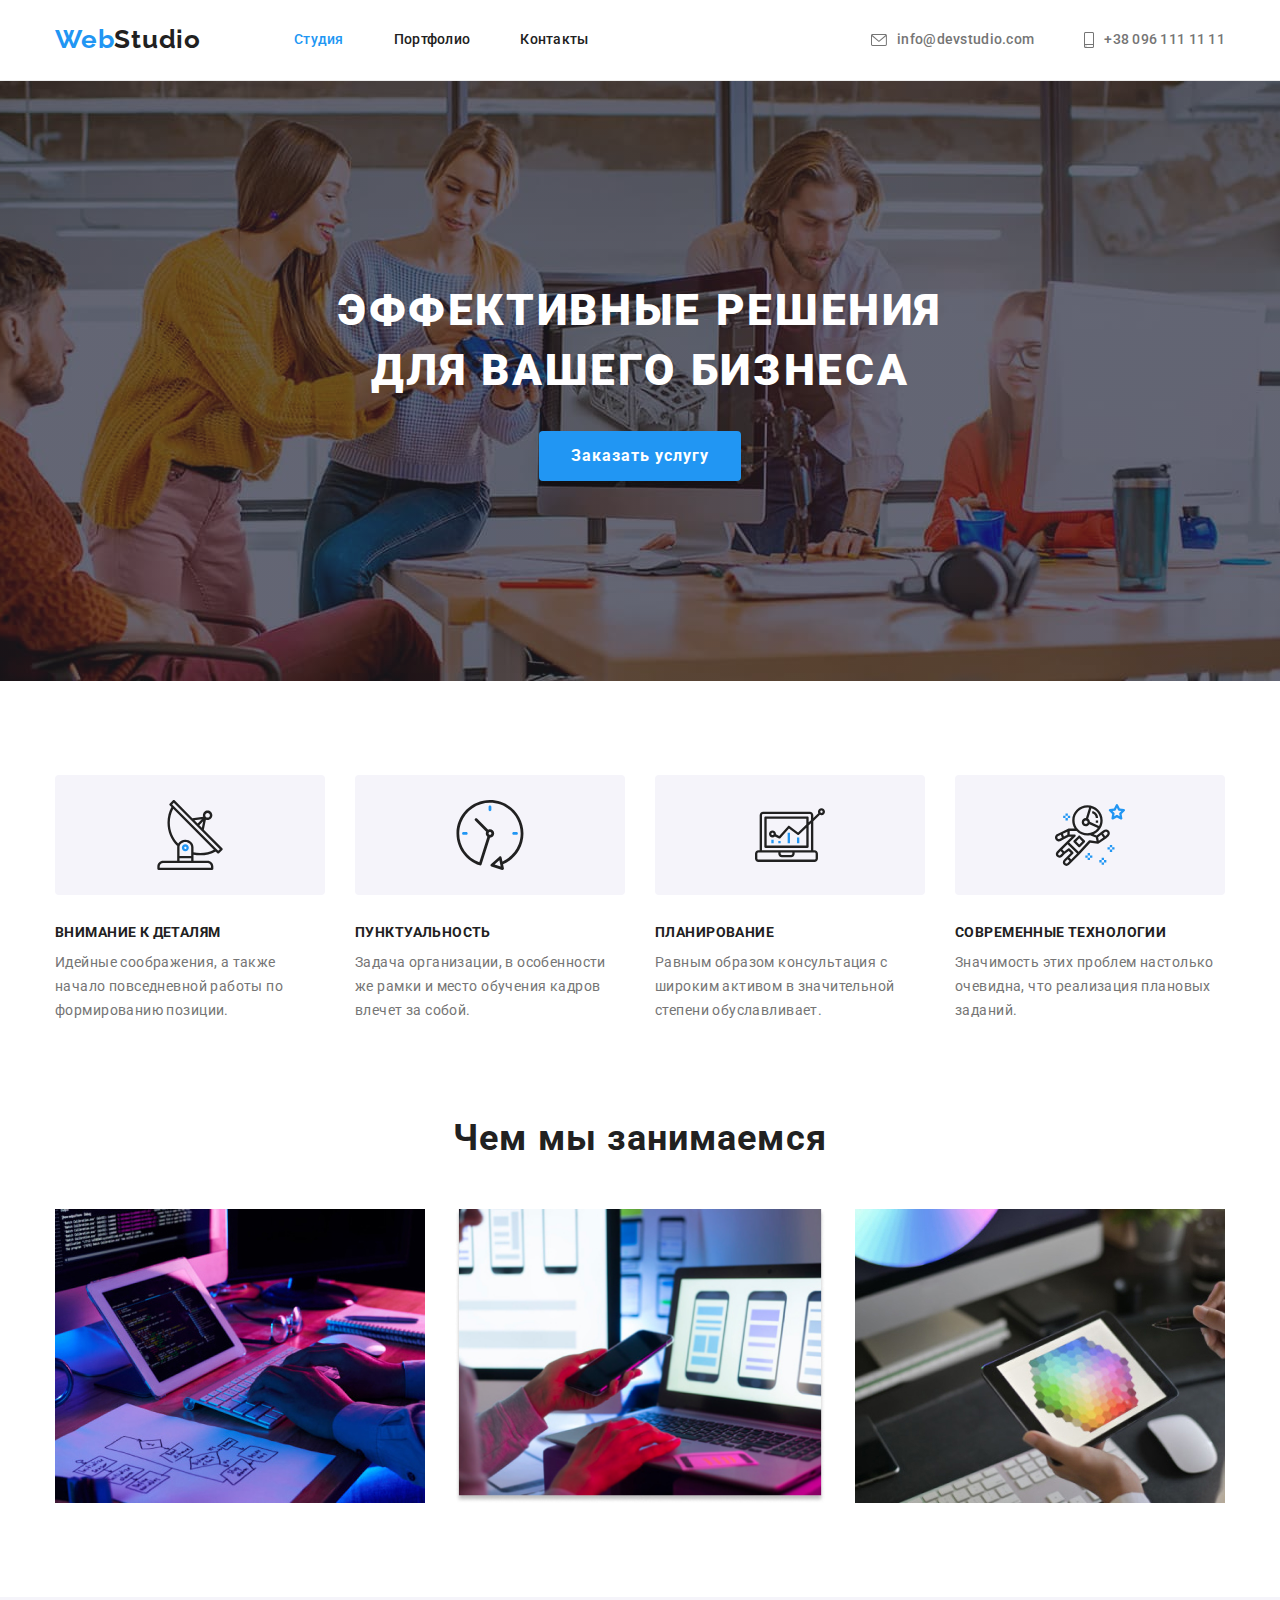
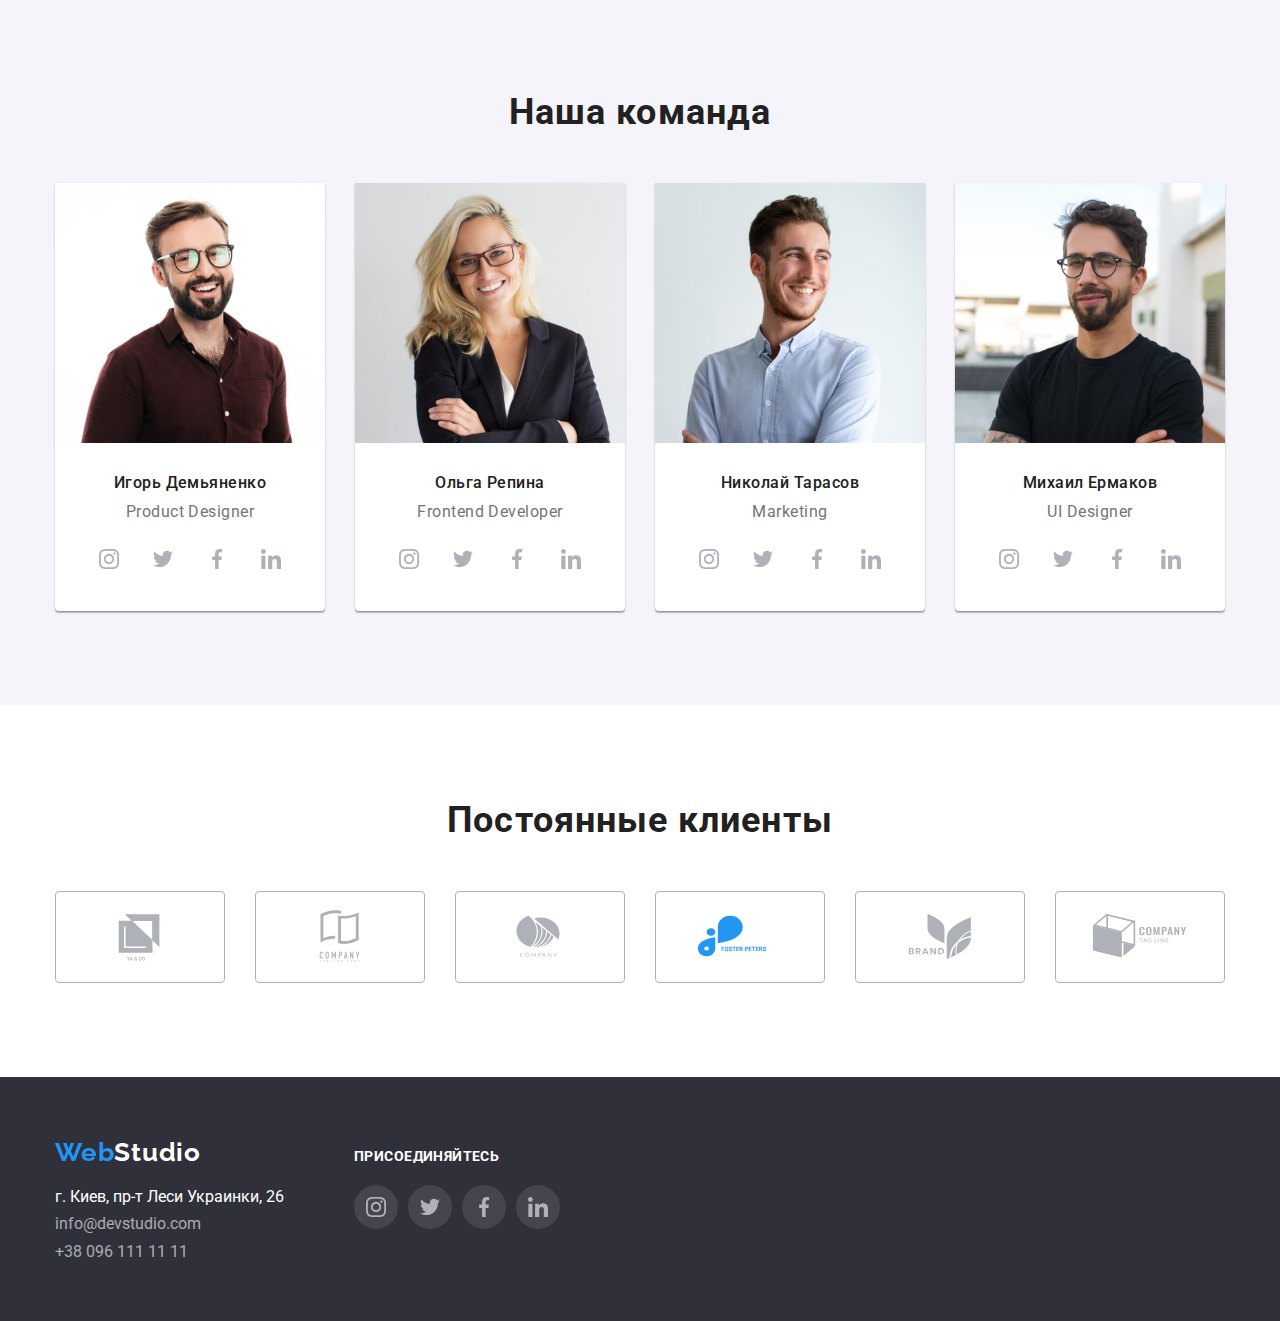
==== commit 3cf9618c: "2" ====
--- a/index.html
+++ b/index.html
@@ -122,7 +122,7 @@
                 <h2 class="h2-title">Наша команда</h2>
                 <ul class="team-list">
                     <li class="list">
-                        <img class="team-foto" src="./images/img-5.jpg" alt="Игорь Демьяненко" width="270" height="260">
+                        <img class="team-foto" src="./images/photo-1.jpg" alt="Игорь Демьяненко" width="270" height="260">
                         <div class="team-container">
                             <h3 class="name">Игорь Демьяненко</h3>
                             <p class="position" lang="en">Product Designer</p>
@@ -159,7 +159,7 @@
                         </div>
                     </li>
                     <li class="list">
-                        <img class="team-foto" src="./images/img-6.jpg" alt="Ольга Репина" width="270" height="260">
+                        <img class="team-foto" src="./images/photo-2.jpg" alt="Ольга Репина" width="270" height="260">
                         <div class="team-container">
                             <h3 class="name">Ольга Репина</h3>
                             <p class="position" lang="en">Frontend Developer</p>
@@ -196,7 +196,7 @@
                         </div>
                     </li>
                     <li class="list">
-                        <img class="team-foto" src="./images/img-7.jpg" alt="Николай Тарасов" width="270" height="260">
+                        <img class="team-foto" src="./images/photo-3.jpg" alt="Николай Тарасов" width="270" height="260">
                         <div class="team-container">
                             <h3 class="name">Николай Тарасов</h3>
                             <p class="position" lang="en">Marketing</p>
@@ -233,7 +233,7 @@
                         </div>
                     </li>
                     <li class="list">
-                        <img class="team-foto" src="./images/img-8.jpg" alt="Михаил Ермаков" width="270" height="260">
+                        <img class="team-foto" src="./images/photo-4.jpg" alt="Михаил Ермаков" width="270" height="260">
                         <div class="team-container">
                             <h3 class="name">Михаил Ермаков</h3>
                             <p class="position" lang="en">UI Designer</p>
--- a/css/style.css
+++ b/css/style.css
@@ -280,7 +280,7 @@
       rgba(47, 48, 58, 0.4),
       rgba(47, 48, 58, 0.4)
     ),
-    url(../images/hero-bg.jpg);
+    url(../images/bg-hero.jpg);
   background-repeat: no-repeat;
   background-size: cover;
   background-position: center;
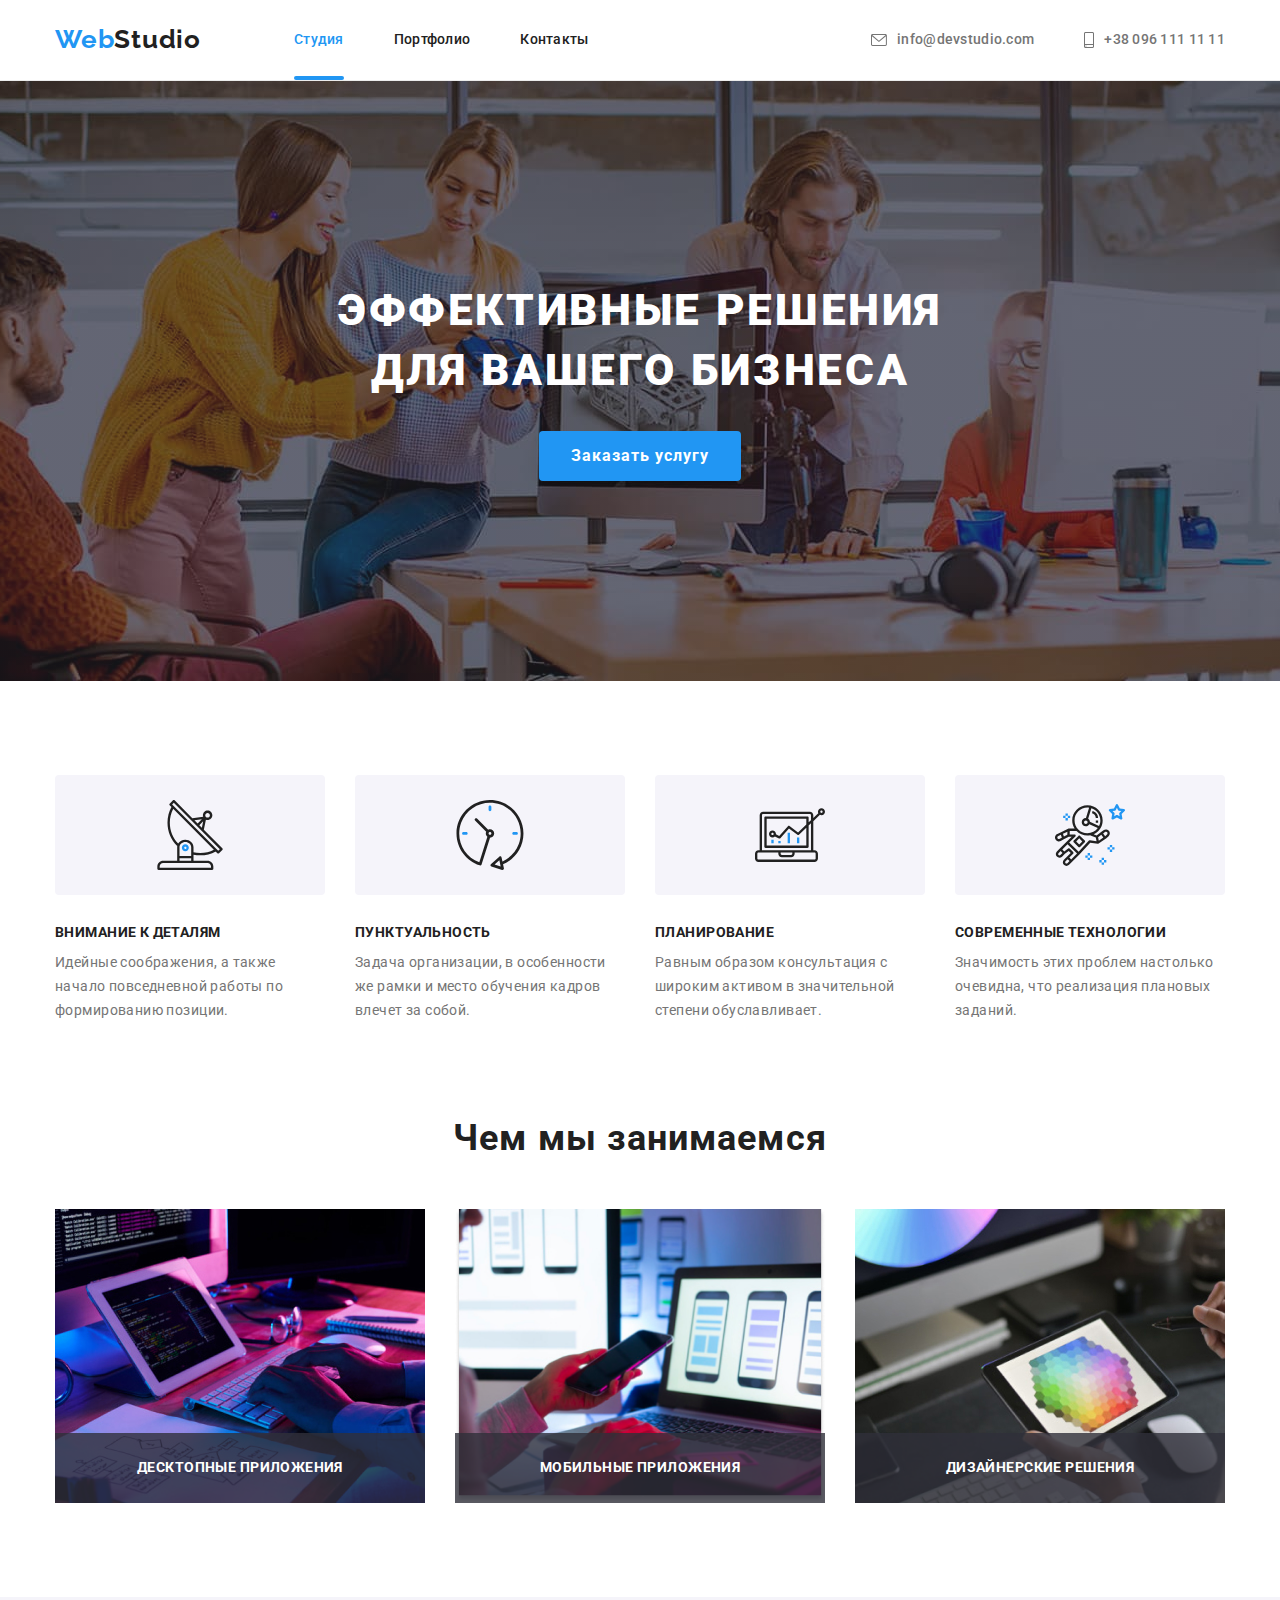
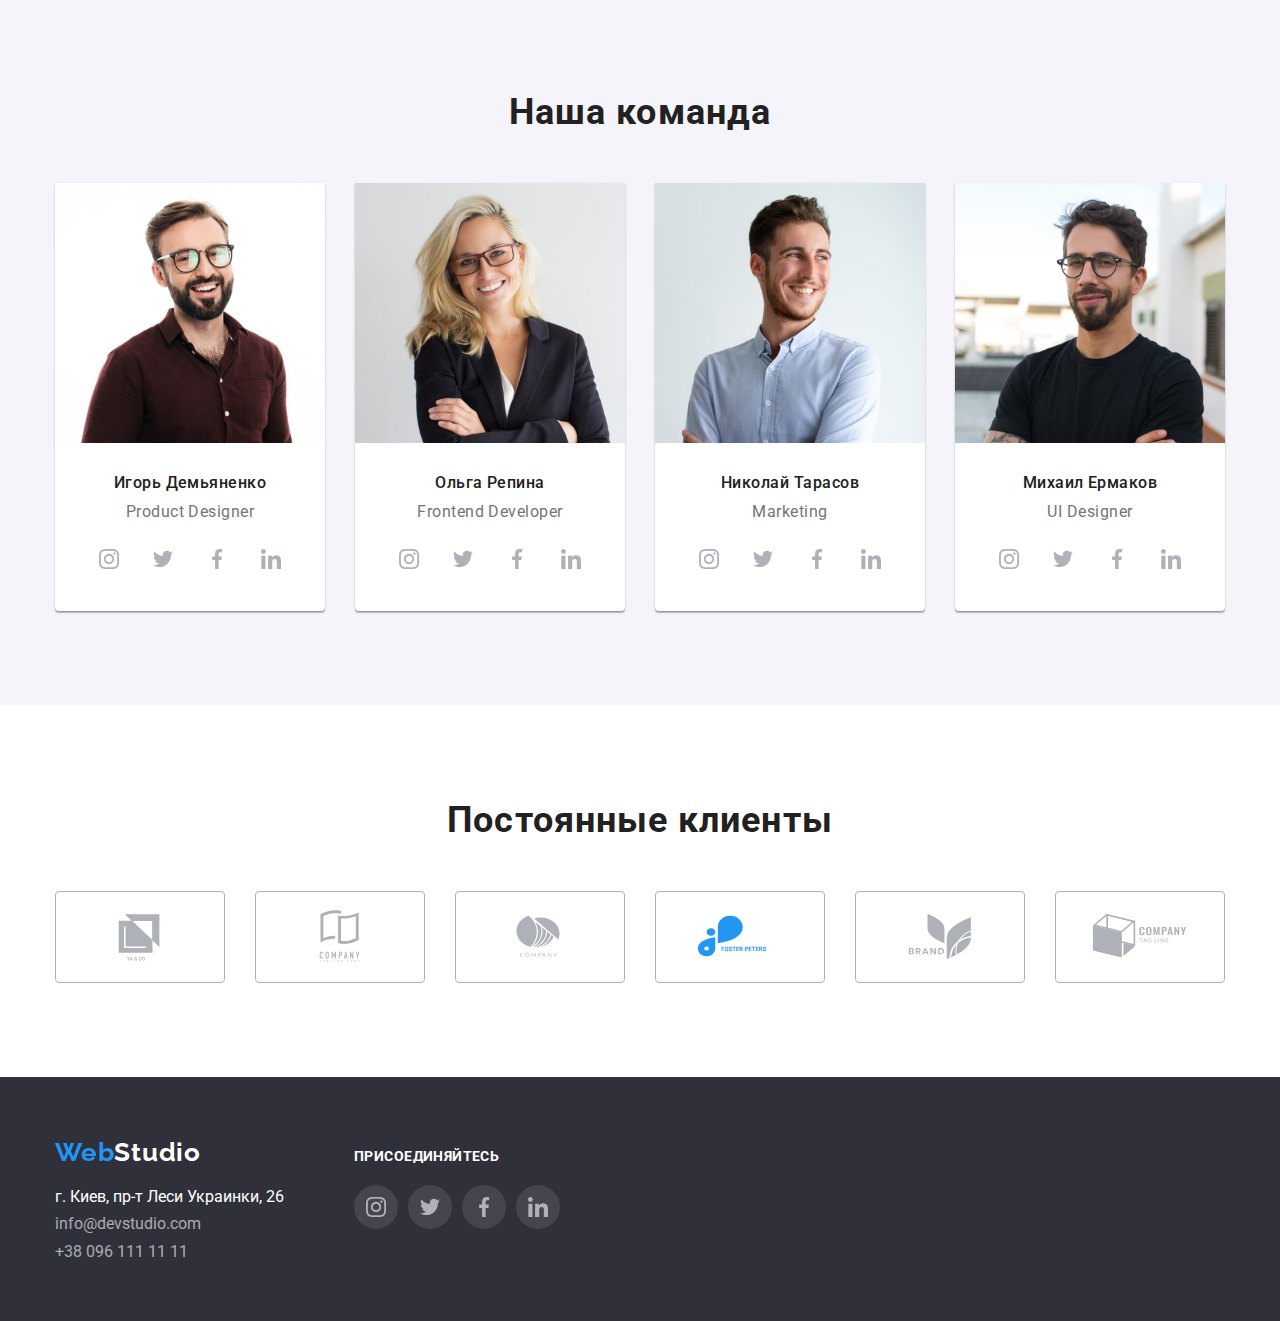
==== commit 37f7664a: "1" ====
--- a/index.html
+++ b/index.html
@@ -13,6 +13,7 @@
         rel="stylesheet">
     <link rel="stylesheet"
         href="https://cdnjs.cloudflare.com/ajax/libs/modern-normalize/1.1.0/modern-normalize.min.css">
+    <link rel="stylesheet" href="https://cdnjs.cloudflare.com/ajax/libs/animate.css/4.1.1/animate.min.css" />
     <link rel="stylesheet" href="./css/style.css">
 </head>
 
@@ -22,9 +23,9 @@
             <a class="logo" href="https://info@devstudio.com">Web<span class="span-header">Studio</span></a>
             <nav>
                 <ul class="nav-list">
-                    <li class="list"><a class="nav current" href="./index.html" >Студия</a></li>
-                    <li class="list"><a class="nav" href="./portfolio.html">Портфолио</a></li>
-                    <li class="list"><a class="nav" href="#" >Контакты</a></li>
+                    <li class="list"><a class="nav current" href="./index.html" target="_self">Студия</a></li>
+                    <li class="list"><a class="nav" href="./portfolio.html" target="_self">Портфолио</a></li>
+                    <li class="list"><a class="nav" href="#" target="_self">Контакты</a></li>
                 </ul>
             </nav>
 
@@ -46,7 +47,7 @@
         <section class="section-hero">
             <div class="container container-hero">
                 <h1 class="hero">Эффективные решения для вашего бизнеса</h1>
-                <button class="main-button" type="button">Заказать услугу</button>
+                <button class="main-button" type="button" data-modal-open>Заказать услугу</button>
             </div>
         </section>
         <section class="benefits">
@@ -55,7 +56,7 @@
                 <ul class="benefits-list">
                     <li class="list">
                         <div class="benefits-icon">
-                            <svg class="benefits-icon-antenna">
+                            <svg class="benefits-icon-antenna" width="70" height="70">
                                 <use href="./images/symbol-defs.svg#icon-antenna"></use>
                             </svg>
                         </div>
@@ -65,7 +66,7 @@
                     </li>
                     <li class="list">
                         <div class="benefits-icon">
-                            <svg class="benefits-icon-clock">
+                            <svg class="benefits-icon-clock" width="70" height="70">
                                 <use href="./images/symbol-defs.svg#icon-clock-1"></use>
                             </svg>
                         </div>
@@ -75,7 +76,7 @@
                     </li>
                     <li class="list">
                         <div class="benefits-icon">
-                            <svg class="benefits-icon-diagram">
+                            <svg class="benefits-icon-diagram" width="70" height="70">
                                 <use href="./images/symbol-defs.svg#icon-diagram-1"></use>
                             </svg>
                         </div>
@@ -85,7 +86,7 @@
                     </li>
                     <li class="list">
                         <div class="benefits-icon">
-                            <svg class="benefits-icon-astronaut">
+                            <svg class="benefits-icon-astronaut" width="70" height="70">
                                 <use href="./images/symbol-defs.svg#icon-astronaut-1"></use>
                             </svg>
                         </div>
@@ -102,16 +103,31 @@
                 <h2 class="h2-title">Чем мы занимаемся</h2>
                 <ul class="h2-title-list">
                     <li class="list">
-                        <img class="h2-title-list-foto" src="./images/img-1.jpg" alt="фотография примера работы"
-                            width="370" height="294">
-                    </li>
-                    <li class="list">
-                        <img class="h2-title-list-foto" src="./images/img-2.jpg" alt="фотография примера работы"
-                            width="370" height="294">
-                    </li>
-                    <li class="list">
-                        <img class="h2-title-list-foto" src="./images/img-3.jpg" alt="фотография примера работы"
-                            width="370" height="294">
+                        <div class="our-works-description">
+                            <img class="h2-title-list-foto" src="./images/img-1.jpg" alt="фотография примера работы"
+                                width="370" height="294">
+                            <div class="our-works-description-text-container">
+                                <p class="our-works-description-text">Десктопные приложения</p>
+                            </div>
+                        </div>
+                    </li>
+                    <li class="list">
+                        <div class="our-works-description">
+                            <img class="h2-title-list-foto" src="./images/img-2.jpg" alt="фотография примера работы"
+                                width="370" height="294">
+                            <div class="our-works-description-text-container">
+                                <p class="our-works-description-text">Мобильные приложения</p>
+                            </div>
+                        </div>
+                    </li>
+                    <li class="list">
+                        <div class="our-works-description">
+                            <img class="h2-title-list-foto" src="./images/img-3.jpg" alt="фотография примера работы"
+                                width="370" height="294">
+                            <div class="our-works-description-text-container">
+                                <p class="our-works-description-text">Дизайнерские решения</p>
+                            </div>
+                        </div>
                     </li>
                 </ul>
             </div>
@@ -354,6 +370,16 @@
             </div>
         </div>
     </footer>
+    <div class="modal-window is-hidden" data-modal>
+        <div class="modal">
+            <button type="button" class="close-modal-window" data-modal-close>
+                <svg width="20" height="20">
+                    <use href="./images/symbol-defs.svg#icon-close-black"></use>
+                </svg>
+            </button>
+        </div>
+    </div>
+    <script src="./js/modal.js"></script>
 </body>
 
 </html>--- a/css/style.css
+++ b/css/style.css
@@ -2,6 +2,7 @@
   --text-color: #757575;
   --title-color: #212121;
   --accent-color: #2196f3;
+  --main-button-focus-color: #188ce8;
   --white-color: #ffffff;
   --background-color: #2f303a;
   --fone-color: #f5f4fa;
@@ -10,6 +11,10 @@
   --header-border: #ececec;
   --border-portfolio-card: #eeeeee;
   --social-link-color: #afb1b8;
+  --hover-card-color: rgba(33, 150, 243, 0.9);
+  --our-works-fone: rgba(47, 48, 58, 0.8);
+  --modal-window-bgc: rgba(0, 0, 0, 0.2);
+  --close-button-color: #000000;
 }
 
 body {
@@ -137,6 +142,17 @@
 
 .nav.current {
   color: var(--accent-color);
+  position: relative;
+}
+
+.nav,
+.auth-nav,
+.auth {
+  transition: color 250ms cubic-bezier(0.4, 0, 0.2, 1);
+}
+.auth-nav-letter,
+.auth-nav-tel {
+  transition: fill 250ms cubic-bezier(0.4, 0, 0.2, 1);
 }
 
 .nav:hover,
@@ -175,6 +191,10 @@
 }
 
 .header {
+  display: block;
+
+  z-index: 9;
+  width: 100%;
   background-color: var(--white-color);
   font-size: 14px;
   line-height: 1.14;
@@ -242,10 +262,7 @@
   height: 120px;
   background-color: var(--fone-color);
   margin-bottom: 30px;
-  padding-top: 25px;
-  padding-bottom: 25px;
-  padding-left: auto;
-  padding-right: auto;
+  align-items: center;
   justify-content: center;
   border-radius: 4px;
 }
@@ -311,6 +328,7 @@
   padding: 10px 32px;
   justify-content: center;
   margin: 0 auto;
+  transition: background-color 250ms cubic-bezier(0.4, 0, 0.2, 1);
 }
 
 .button {
@@ -322,28 +340,32 @@
   padding: 6px 22px;
 }
 
-/* .filter-button {
-  box-shadow: 0px 3px 1px rgba(0, 0, 0, 0.1), 0px 1px 2px rgba(0, 0, 0, 0.08),
-    0px 2px 2px rgba(0, 0, 0, 0.12);
-} */
-
-/* box-shadow:1px 4px 6px rgba(0, 0, 0, 0.16), 0px 4px 4px rgba(0, 0, 0, 0.06), 0px 1px 1px rgba(0, 0, 0, 0.12) */
+.button {
+  transition: color 250ms cubic-bezier(0.4, 0, 0.2, 1),
+    background-color 250ms cubic-bezier(0.4, 0, 0.2, 1),
+    box-shadow 250ms cubic-bezier(0.4, 0, 0.2, 1);
+}
 
 .button:focus,
 .button:hover,
 .current-button,
-.main-button:focus,
-.main-button:hover,
 .social-link:hover,
 .social-link:focus {
   background-color: var(--accent-color);
   color: var(--white-color);
 }
+
+.main-button:focus,
+.main-button:hover {
+  background-color: var(--main-button-focus-color);
+}
+
 .button:focus,
 .button:hover {
   box-shadow: 0px 3px 1px rgb(0 0 0 / 10%), 0px 1px 2px rgb(0 0 0 / 8%),
     0px 2px 2px rgb(0 0 0 / 12%);
 }
+
 .title {
   color: var(--title-color);
   font-weight: 700;
@@ -393,11 +415,9 @@
   justify-content: center;
   cursor: pointer;
 }
-.client-link:focus,
-.client-list-icon,
-/* .client-link:hover, */
+
 .client-list-icon {
-  fill: var(--social-link-color);
+  transition: fill 250ms cubic-bezier(0.4, 0, 0.2, 1);
 }
 
 .client-link:focus .client-list-icon,
@@ -405,16 +425,36 @@
   fill: var(--accent-color);
 }
 
-.social-link-icon,
+.social-link {
+  transition: background-color 250ms cubic-bezier(0.4, 0, 0.2, 1);
+}
+.social-link-icon {
+  transition: fill 250ms cubic-bezier(0.4, 0, 0.2, 1);
+}
+
+.connect-us-social-link {
+  transition: fill 250ms cubic-bezier(0.4, 0, 0.2, 1),
+    background-color 250ms cubic-bezier(0.4, 0, 0.2, 1);
+}
+.connect-us-social-link-icon {
+  transition: fill 250ms cubic-bezier(0.4, 0, 0.2, 1);
+}
 .client-list-icon {
   fill: var(--social-link-color);
+  transition: fill 250ms cubic-bezier(0.4, 0, 0.2, 1);
+}
+.social-link-icon {
+  fill: var(--social-link-color);
+}
+.social-link:hover,
+.social-link:focus,
+.connect-us-social-link:hover,
+.connect-us-social-link:focus {
+  background-color: var(--accent-color);
 }
 
 .social-link:hover .social-link-icon,
-.social-link:focus .social-link-icon,
-.connect-us-social-link:hover .connect-us-social-link-icon,
-.connect-us-social-link:focus .connect-us-social-link-icon {
-  background-color: var(--accent-color);
+.social-link:focus .social-link-icon {
   fill: var(--white-color);
 }
 .social-link-list-item {
@@ -460,17 +500,15 @@
   border: 1px solid var(--border-portfolio-card);
   border-top: 0;
 }
-
-.card:hover {
+.card {
+  transition: box-shadow 250ms cubic-bezier(0.4, 0, 0.2, 1);
+}
+.card:hover,
+.card:focus {
   box-shadow: 1px 4px 6px rgba(0, 0, 0, 0.16), 0px 4px 4px rgba(0, 0, 0, 0.06),
     0px 1px 1px rgba(0, 0, 0, 0.12);
 }
 
-.card-link:focus .all-works-container {
-  box-shadow: 1px 4px 6px rgba(0, 0, 0, 0.16), 0px 4px 4px rgba(0, 0, 0, 0.06),
-    0px 1px 1px rgba(0, 0, 0, 0.12);
-}
-
 .card-link {
   text-decoration: none;
 }
@@ -479,8 +517,7 @@
 }
 .clients-list-item {
   padding: 0;
-  border: 1px solid var(--social-link-color);
-  border-radius: 4px;
+
   align-items: center;
   justify-content: center;
   display: flex;
@@ -497,23 +534,24 @@
   width: 100%;
   height: 100%;
   display: flex;
-  align-items: center;
-}
-
-.clients-list-item:hover,
-.clients-list-item:focus {
+  border: 1 px solid var(--social-link-color);
+  border-radius: 4px;
+  align-items: center;
+  transition: border 250ms cubic-bezier(0.4, 0, 0.2, 1);
+}
+.client-link:hover,
+.client-link:focus {
   border: 1px solid var(--accent-color);
 }
 
-.clients-list-item:hover .client-list-icon,
-.clients-list-item:focus .client-list-icon {
+.client-link:hover .client-list-icon,
+.client-link:focus .client-list-icon {
   fill: var(--accent-color);
 }
-.clients-list-item:focus .client-list-icon {
-  fill: var(--accent-color);
-}
-.clients-list-item:focus .clients-list-item {
-  border: 1px solid var(--accent-color);
+
+.client-link,
+.client-link {
+  border: 1px solid var(--social-link-color);
 }
 
 .span-footer {
@@ -600,3 +638,125 @@
 .connect-us-social-link:focus {
   background-color: var(--accent-color);
 }
+
+.nav.current::after {
+  position: absolute;
+  content: "";
+  background-color: var(--accent-color);
+  display: block;
+  width: 100%;
+  height: 4px;
+  left: 0;
+  bottom: 0;
+  border-radius: 2px;
+}
+
+.thumb {
+  position: relative;
+  display: block;
+  overflow: hidden;
+}
+
+.text-card-description {
+  font-size: 18px;
+  line-height: 1.33;
+  letter-spacing: 0.03em;
+}
+.text-card {
+  text-decoration: none;
+  position: absolute;
+  display: block;
+  top: 0;
+  left: 0;
+  width: 100%;
+  height: 100%;
+  background-color: var(--hover-card-color);
+  color: var(--white-color);
+  opacity: 0;
+  transform: translateY(100%);
+  transition: transform 250ms cubic-bezier(0.4, 0, 0.2, 1),
+    opacity 250ms cubic-bezier(0.4, 0, 0.2, 1);
+  padding: 63px 24px;
+}
+
+.card-link:focus .text-card,
+.card-link:hover .text-card {
+  transform: translateY(0);
+  opacity: 1;
+}
+.our-works-description {
+  position: relative;
+  display: block;
+}
+.our-works-description-text {
+  font-style: normal;
+  font-weight: 700;
+  font-size: 14px;
+  line-height: 1.14;
+  letter-spacing: 0.03em;
+  color: var(--white-color);
+  text-transform: uppercase;
+}
+.our-works-description-text-container {
+  display: flex;
+  position: absolute;
+  background-color: var(--our-works-fone);
+  width: 100%;
+  height: 70px;
+  bottom: 0;
+  left: 0;
+  opacity: 1;
+  justify-content: center;
+  align-items: center;
+}
+
+.modal-window {
+  width: 100vw;
+  height: 100vh;
+  background-color: var(--modal-window-bgc);
+  position: fixed;
+  top: 0;
+  left: 0;
+  opacity: 1;
+  transition: opacity 250ms cubic-bezier(0.4, 0, 0.2, 1),
+    visibility 250ms cubic-bezier(0.4, 0, 0.2, 1);
+}
+
+.modal {
+  position: absolute;
+  top: 50%;
+  left: 50%;
+  transform: translate(-50%, -50%) scale(1) rotate(0deg);
+  transition: transform 250ms cubic-bezier(0.4, 0, 0.2, 1),
+    box-shadow 250ms cubic-bezier(0.4, 0, 0.2, 1);
+  width: 528px;
+  min-height: 581px;
+  background-color: var(--white-color);
+  border-radius: 4px;
+  box-shadow: 0px 2px 1px rgba(0, 0, 0, 0.2), 0px 1px 1px rgba(0, 0, 0, 0.14),
+    0px 1px 3px rgba(0, 0, 0, 0.12);
+}
+
+.close-modal-window {
+  width: 30px;
+  height: 30px;
+  border-radius: 50%;
+  border: 1px solid rgba(0, 0, 0, 0.1);
+  position: absolute;
+  top: 8px;
+  right: 8px;
+  display: flex;
+  align-items: center;
+  justify-content: center;
+}
+
+.modal-window.is-hidden {
+  visibility: hidden;
+  opacity: 0;
+  pointer-events: none;
+}
+
+.modal-window.is-hidden .modal {
+  transform: rotate(300deg) scale(0.01);
+  transition: transform 250ms cubic-bezier(0.4, 0, 0.2, 1);
+}
